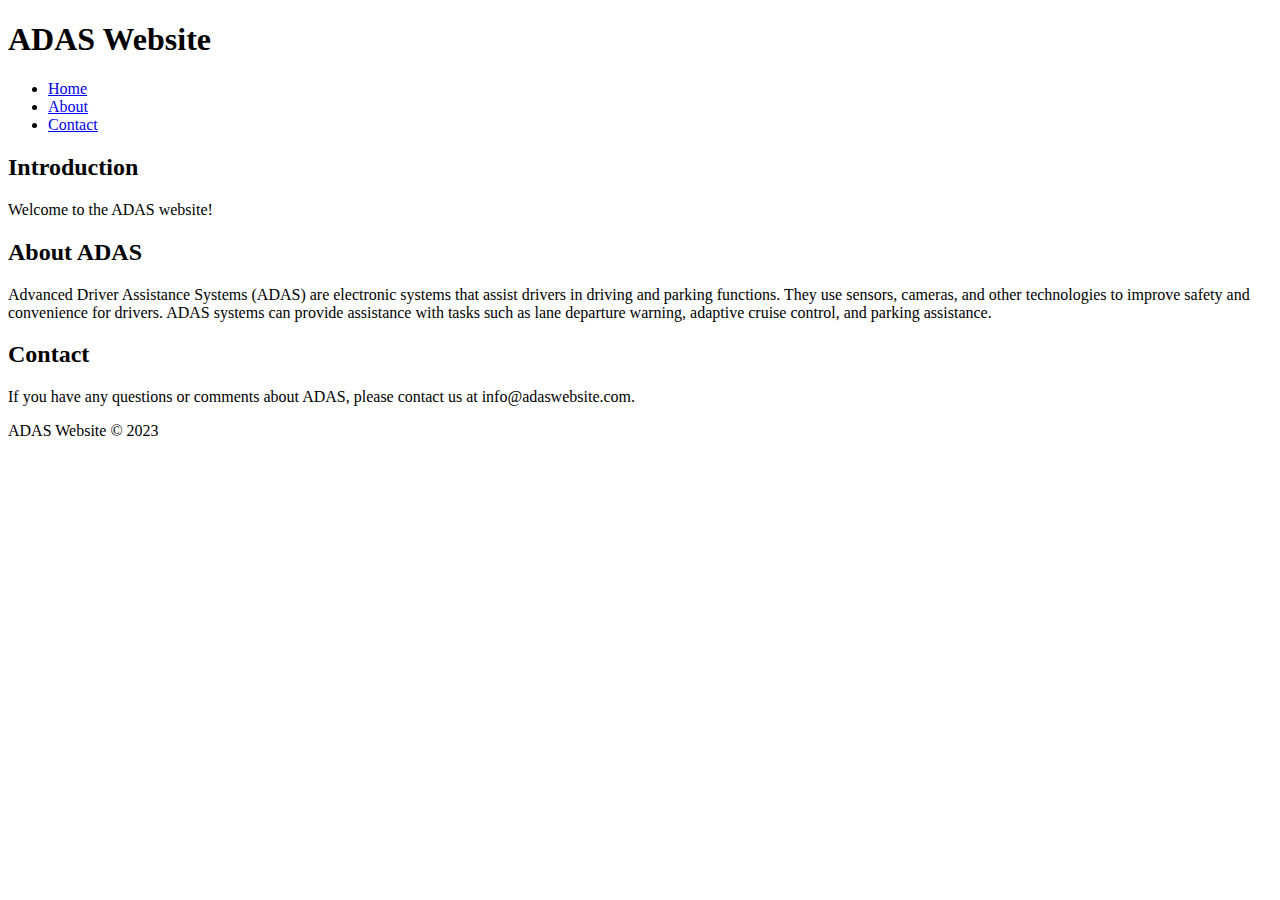
==== index.html @ 7edfb2ae "Create index.html" ====
<!DOCTYPE html>
<html>
<head>
	<meta charset="UTF-8">
	<title>ADAS Website</title>
	<meta name="description" content="ADAS Website">
	<meta name="viewport" content="width=device-width, initial-scale=1.0">
	<link rel="stylesheet" href="style.css">
</head>
<body>
	<header>
		<h1>ADAS Website</h1>
		<nav>
			<ul>
				<li><a href="#">Home</a></li>
				<li><a href="#">About</a></li>
				<li><a href="#">Contact</a></li>
			</ul>
		</nav>
	</header>
	<main>
		<section>
			<h2>Introduction</h2>
			<p>Welcome to the ADAS website!</p>
		</section>
		<section>
			<h2>About ADAS</h2>
			<p>Advanced Driver Assistance Systems (ADAS) are electronic systems that assist drivers in driving and parking functions. They use sensors, cameras, and other technologies to improve safety and convenience for drivers. ADAS systems can provide assistance with tasks such as lane departure warning, adaptive cruise control, and parking assistance.</p>
		</section>
		<section>
			<h2>Contact</h2>
			<p>If you have any questions or comments about ADAS, please contact us at info@adaswebsite.com.</p>
		</section>
	</main>
	<footer>
		<p>ADAS Website &copy; 2023</p>
	</footer>
</body>
</html>
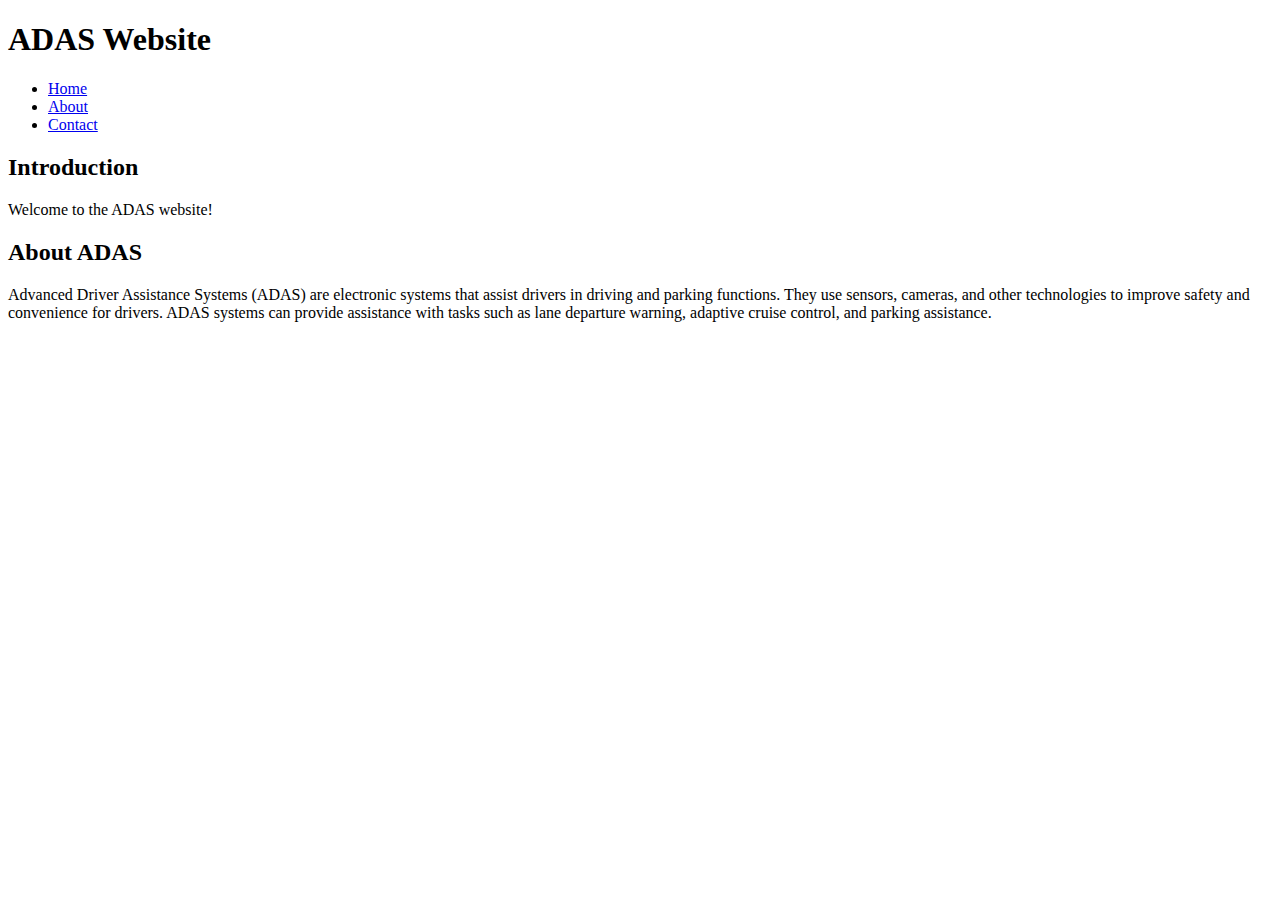
==== commit 8cfa94ee: "Update index.html" ====
--- a/index.html
+++ b/index.html
@@ -27,13 +27,6 @@
 			<h2>About ADAS</h2>
 			<p>Advanced Driver Assistance Systems (ADAS) are electronic systems that assist drivers in driving and parking functions. They use sensors, cameras, and other technologies to improve safety and convenience for drivers. ADAS systems can provide assistance with tasks such as lane departure warning, adaptive cruise control, and parking assistance.</p>
 		</section>
-		<section>
-			<h2>Contact</h2>
-			<p>If you have any questions or comments about ADAS, please contact us at info@adaswebsite.com.</p>
-		</section>
-	</main>
-	<footer>
-		<p>ADAS Website &copy; 2023</p>
-	</footer>
+		
 </body>
 </html>
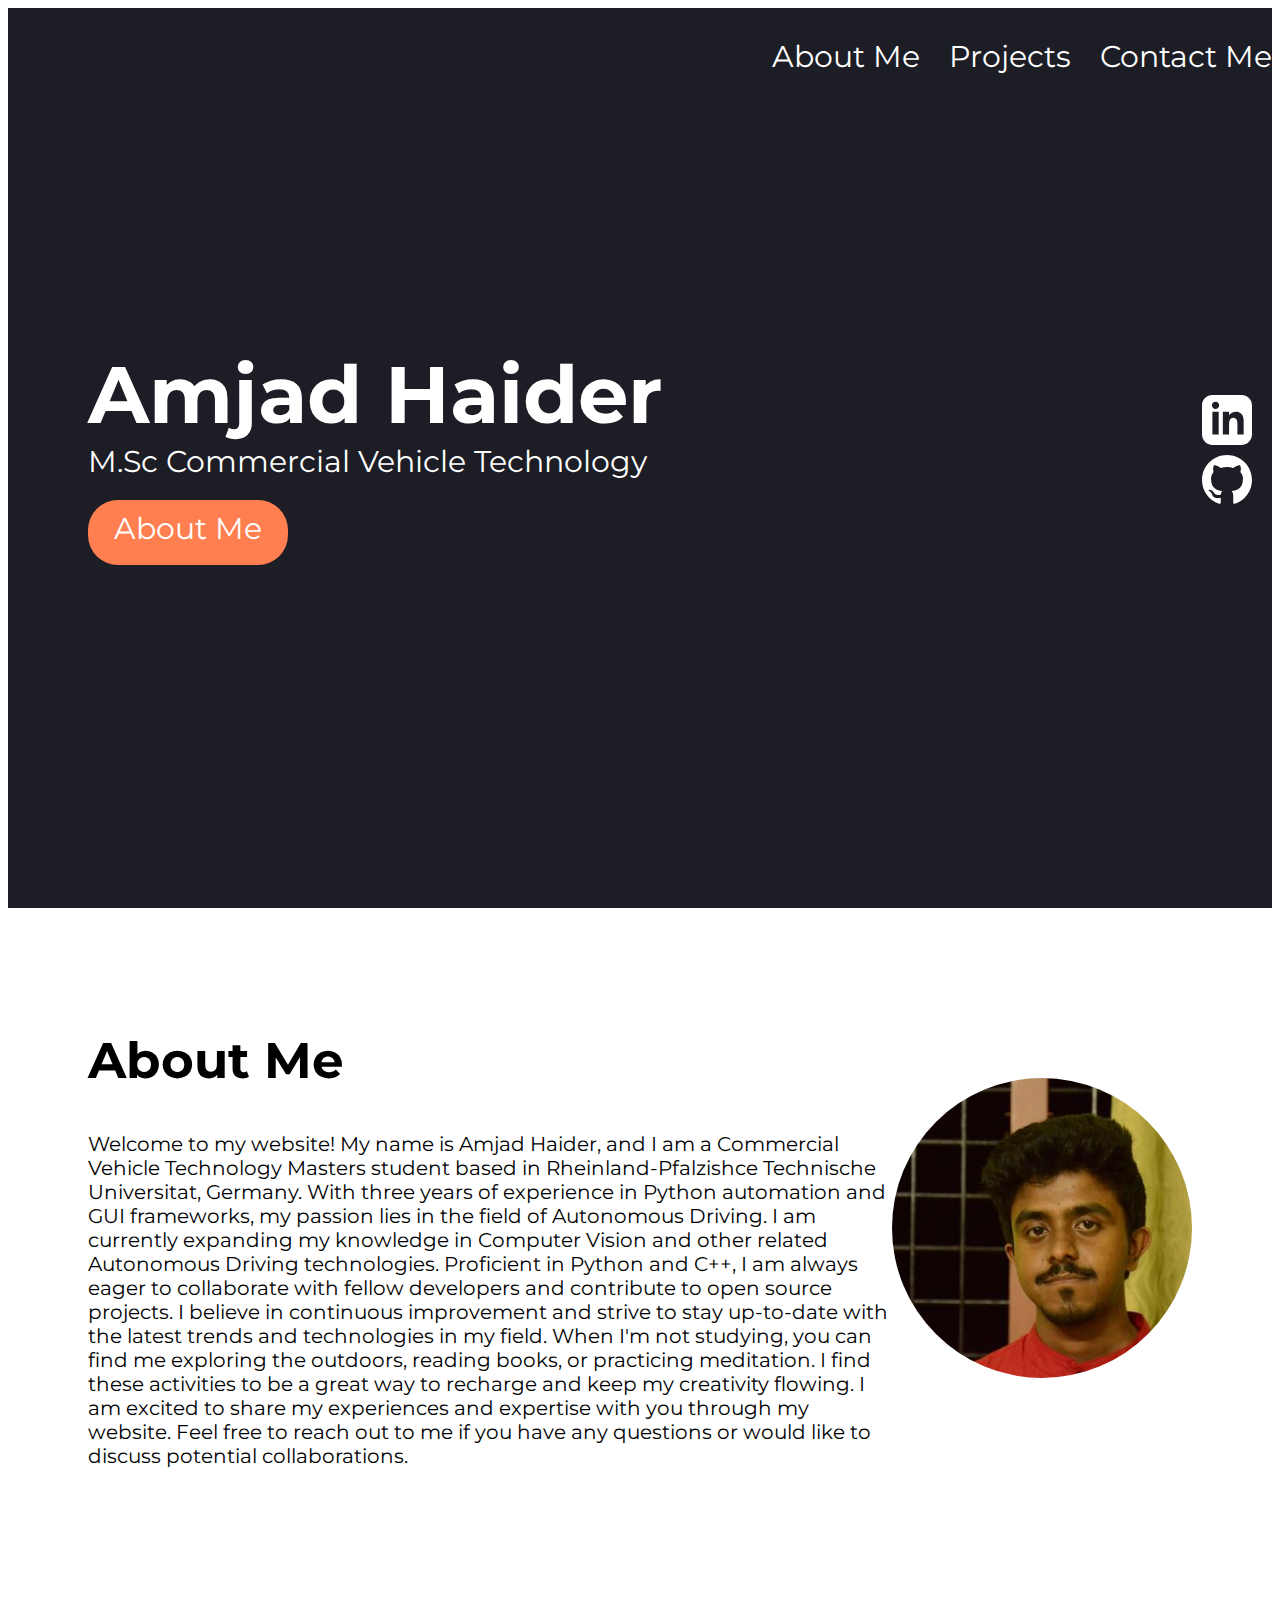
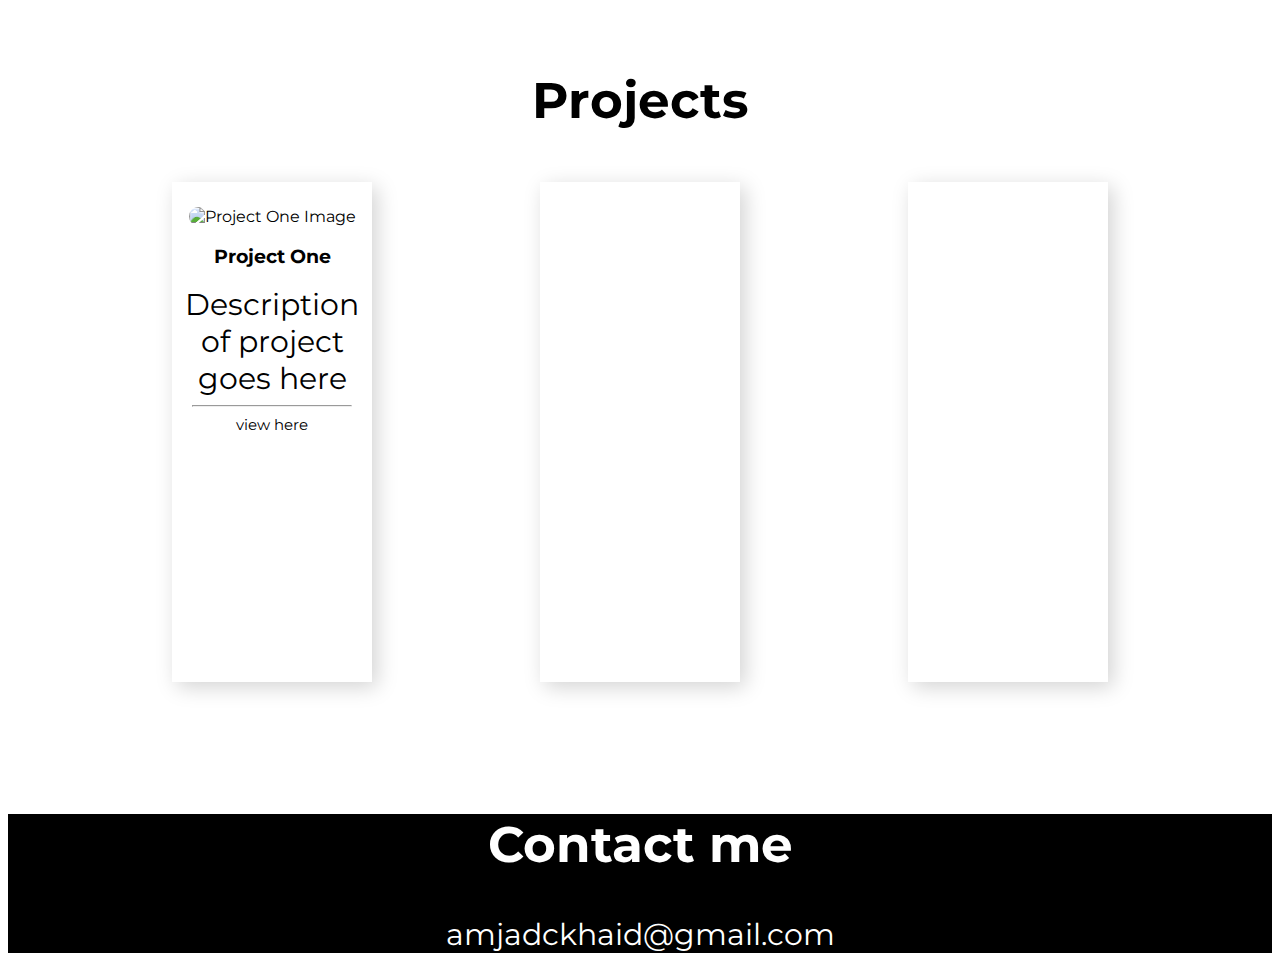
==== commit 30c05ed8: "Add files via upload" ====
--- a/index.html
+++ b/index.html
@@ -1,32 +1,93 @@
-<!DOCTYPE html>
-<html>
-<head>
-	<meta charset="UTF-8">
-	<title>ADAS Website</title>
-	<meta name="description" content="ADAS Website">
-	<meta name="viewport" content="width=device-width, initial-scale=1.0">
-	<link rel="stylesheet" href="style.css">
-</head>
-<body>
-	<header>
-		<h1>ADAS Website</h1>
-		<nav>
-			<ul>
-				<li><a href="#">Home</a></li>
-				<li><a href="#">About</a></li>
-				<li><a href="#">Contact</a></li>
-			</ul>
-		</nav>
-	</header>
-	<main>
-		<section>
-			<h2>Introduction</h2>
-			<p>Welcome to the ADAS website!</p>
-		</section>
-		<section>
-			<h2>About ADAS</h2>
-			<p>Advanced Driver Assistance Systems (ADAS) are electronic systems that assist drivers in driving and parking functions. They use sensors, cameras, and other technologies to improve safety and convenience for drivers. ADAS systems can provide assistance with tasks such as lane departure warning, adaptive cruise control, and parking assistance.</p>
-		</section>
-		
-</body>
-</html>
+<!DOCTYPE html>
+<html lang="en">
+<head>
+    <meta charset="UTF-8">
+    <meta http-equiv="X-UA-Compatible" content="IE=edge">
+    <meta name="viewport" content="width=device-width, initial-scale=1.0">
+    <link rel="stylesheet" href="src/style.css">
+    <link rel="preconnect" href="https://fonts.googleapis.com">
+    <link rel="preconnect" href="https://fonts.gstatic.com" crossorigin>
+    <link href="https://fonts.googleapis.com/css2?family=Montserrat:wght@400;600;700;800&display=swap" rel="stylesheet">
+    <script src="https://kit.fontawesome.com/af78da0c5e.js" crossorigin="anonymous"></script>
+    <script type="module" src="src/app.js"></script>
+    <title>Amjad Haider's Website</title>
+</head>
+<body>
+    <section class="hero">
+        <nav>
+            <ul id="nav-list">
+                <li> <a href="#about-me">About Me</a> </li>
+                <li> <a href="#project-tag">Projects</a> </li>
+                <li> <a href="#contact-me-tag">Contact Me</a> </li>
+            </ul>
+            <button class="hamburger" id="hamburger">
+                <i class="fas fa-bars"></i>
+            </button>
+        </nav>
+        <div class="hero-area">
+            <div class = "hero-text" >
+                <h1>Amjad Haider</h1>
+                <p>M.Sc Commercial Vehicle Technology</p>
+                <div class="button"> <a href="#about-me">About Me</a> </div>
+            </div>
+            <div class="socials">
+                <div>
+                    <a href="https://www.linkedin.com/in/amjadhaider/" class="social">
+                        <svg xmlns="http://www.w3.org/2000/svg" fill="#ffffff" width="50" height="50" viewBox="0 0 24 24"><path d="M19 0h-14c-2.761 0-5 2.239-5 5v14c0 2.761 2.239 5 5 5h14c2.762 0 5-2.239 5-5v-14c0-2.761-2.238-5-5-5zm-11 19h-3v-11h3v11zm-1.5-12.268c-.966 0-1.75-.79-1.75-1.764s.784-1.764 1.75-1.764 1.75.79 1.75 1.764-.783 1.764-1.75 1.764zm13.5 12.268h-3v-5.604c0-3.368-4-3.113-4 0v5.604h-3v-11h3v1.765c1.396-2.586 7-2.777 7 2.476v6.759z"/></svg>
+                    </a>
+                </div>
+                <div>
+                    <a href="https://github.com/amjad-haider" class="social">
+                        <svg xmlns="http://www.w3.org/2000/svg" fill="#ffffff" width="50" height="50" viewBox="0 0 24 24"><path d="M12 0c-6.626 0-12 5.373-12 12 0 5.302 3.438 9.8 8.207 11.387.599.111.793-.261.793-.577v-2.234c-3.338.726-4.033-1.416-4.033-1.416-.546-1.387-1.333-1.756-1.333-1.756-1.089-.745.083-.729.083-.729 1.205.084 1.839 1.237 1.839 1.237 1.07 1.834 2.807 1.304 3.492.997.107-.775.418-1.305.762-1.604-2.665-.305-5.467-1.334-5.467-5.931 0-1.311.469-2.381 1.236-3.221-.124-.303-.535-1.524.117-3.176 0 0 1.008-.322 3.301 1.23.957-.266 1.983-.399 3.003-.404 1.02.005 2.047.138 3.006.404 2.291-1.552 3.297-1.23 3.297-1.23.653 1.653.242 2.874.118 3.176.77.84 1.235 1.911 1.235 3.221 0 4.609-2.807 5.624-5.479 5.921.43.372.823 1.102.823 2.222v3.293c0 .319.192.694.801.576 4.765-1.589 8.199-6.086 8.199-11.386 0-6.627-5.373-12-12-12z"/></svg>
+                    </a>
+                </div>
+
+            </div>
+        </div>
+
+
+    </section>
+    <section class="sub-section" id="about-me">
+        <div class="information">
+            <h2>About Me</h2>
+            <p class="description">
+                Welcome to my website! My name is Amjad Haider, and I am a Commercial Vehicle Technology Masters student based in Rheinland-Pfalzishce Technische Universitat, Germany.
+
+                With three years of experience in Python automation and GUI frameworks, my passion lies in the field of Autonomous Driving. I am currently expanding my knowledge in Computer Vision and other related Autonomous Driving technologies.
+                
+                Proficient in Python and C++, I am always eager to collaborate with fellow developers and contribute to open source projects. I believe in continuous improvement and strive to stay up-to-date with the latest trends and technologies in my field.
+                
+                When I'm not studying, you can find me exploring the outdoors, reading books, or practicing meditation. I find these activities to be a great way to recharge and keep my creativity flowing.
+                
+                I am excited to share my experiences and expertise with you through my website. Feel free to reach out to me if you have any questions or would like to discuss potential collaborations.
+                
+                </p>
+        </div>
+        <div class="headshot-container">
+            <img class="headshot" src="src/images/photo.jpg" alt="Amjad Haider Headshot"/>
+        </div>
+            
+
+    </section>
+    <section class="sub-section-alternative" id="project-tag" >
+        <h2>Projects</h2>
+        <div class="project-container">
+            <div class="project-card">
+                <img class="project-image" src="" alt="Project One Image"/>
+                <h3>Project One</h3>
+                <p class="Subtext">Description of project goes here</p>
+                <hr/>
+                <p class="subtext">view here</p>
+            </div>
+            <div class="project-card"></div>
+            <div class="project-card"></div>
+        </div>
+
+    </section>
+    <footer id="contact-me-tag">
+        <h2>Contact me</h2>
+        <p>amjadckhaid@gmail.com</p>
+
+    </footer>
+</body>
+</html>--- a/src/style.css
+++ b/src/style.css
@@ -0,0 +1,223 @@
+
+body{
+    font-family: 'Montserrat', sans-serif;
+}
+section{
+    /* height: 500px; */
+    background-color: white;
+    /* border: solid black 1px; */
+}
+
+.hero{
+    background-color: #1c1d25;
+    height: 100vh;
+    color: white;
+    font-size: 40px;
+
+}
+
+footer{
+
+    background-color: black;
+    color: white;
+    text-align: center;
+    padding: 80 px;
+
+}
+
+nav{
+    display: flex;
+    justify-content: right;
+}
+
+ul{
+    display: flex;
+    list-style-type: none;
+    width: 500px;
+    justify-content: space-between;
+    font-size: 30px;
+}
+
+ul.show{
+    display: block;
+
+}
+
+
+li{
+    /* width: 200px; */
+    text-decoration: none;
+}
+
+h1{
+    font-size: 90 px;
+    margin: 0;
+}
+
+h2{
+    font-size: 50px;
+}
+
+p{
+    margin: 0;
+    font-size: 30px;
+    font-weight: 400;
+}
+
+.subtext{
+    font-size: 15px;
+    font-weight:400;
+}
+
+.hero-area{
+    display : flex;
+    /* flex-direction: column; */
+    height: 100%;
+    justify-content: space-between;
+    align-items: center;
+
+}
+
+.hero-text{
+    margin-left: 80px;
+    margin-bottom: 200px;
+}
+
+.button{
+    width: 200px;
+    height: 55px;
+    border-radius: 30px;
+    background-color: coral;
+    text-align: center;
+    font-size: 30px;
+    font-weight: 400;
+    padding-top: 10px;
+    margin-top: 20px;
+
+
+}
+
+.button:hover{
+    background-color: #ef744b;
+}
+
+.button:active{
+    background-color: #a9a9a9;
+    color: #808080;
+}
+
+.socials{
+    padding-bottom: 200px;
+}
+
+.social{
+    margin : 20px;
+}
+
+.sub-section{
+    display: flex;
+    justify-content: space-around;
+    padding: 80px;
+}
+
+.sub-section-alternative{
+    display: flex;
+    flex-direction: column;
+    text-align: center;
+    padding: 80px;
+}
+
+.description{
+    font-size: 20px;
+    font-weight: 400;
+}
+
+.headshot{
+    width: 300px;
+    border-radius: 150px;
+}
+
+.headshot-container{
+    display: flex;
+    align-items: center;
+
+}
+.project-card{
+    width: 200px;
+    height: 500px;
+    /* border: 1px solid black; */
+    box-shadow: 5px 5px 20px rgb(211, 211, 211);
+    margin: 10px;
+}
+
+.project-container{
+    display: flex;
+    justify-content: space-around;
+}
+
+@media only screen and (max-width: 1000px) {
+    .project-container{
+        display: flex;
+        flex-wrap: wrap;
+    }
+
+    
+}
+
+.project-image{
+    margin-top: 25px;
+    width: 250px;
+    border-radius: 125px;
+}
+
+hr{
+    margin-left: 20px;
+    margin-right: 20px ;
+}
+
+a{
+    text-decoration: none;
+    color: white;
+}
+
+.hamburger{
+
+    display: none;
+   
+}
+
+
+.hamburger:focus{
+    outline: 0;
+}
+@media only screen and (max-width: 1000px) {
+    .hamburger{
+        display: block;
+        border: 0;
+        background-color: transparent;
+        color: white;
+        font-size: 30px;
+        margin: 20px;
+        align-self: flex-end;
+
+    }
+
+    ul
+    {
+        display: none;
+        background-color: #454860;
+        margin: 0px;
+    }
+
+    ul.show{
+        display: block;
+    }
+
+    nav{
+        /* align-items: flex-start; */
+        display: flex;
+        flex-direction: column-reverse;
+        background-color: #454860;
+    }
+    
+}
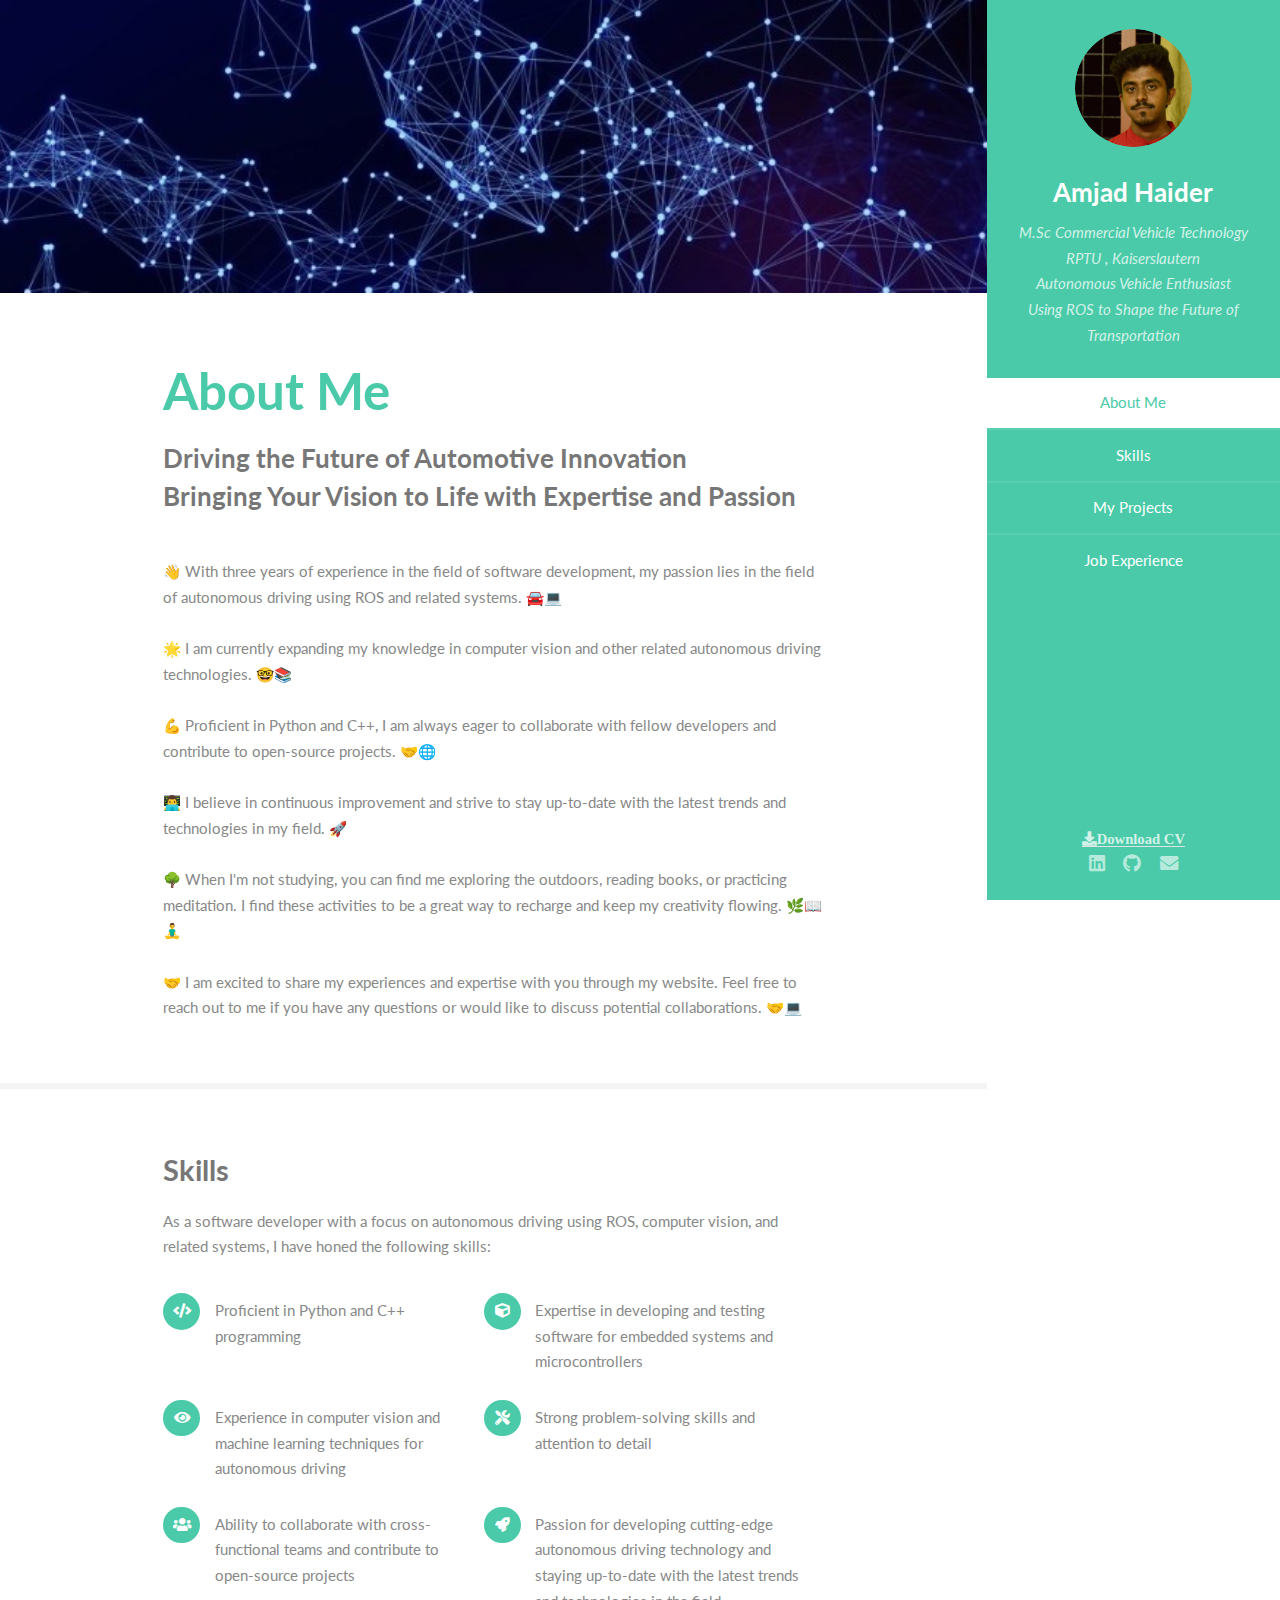
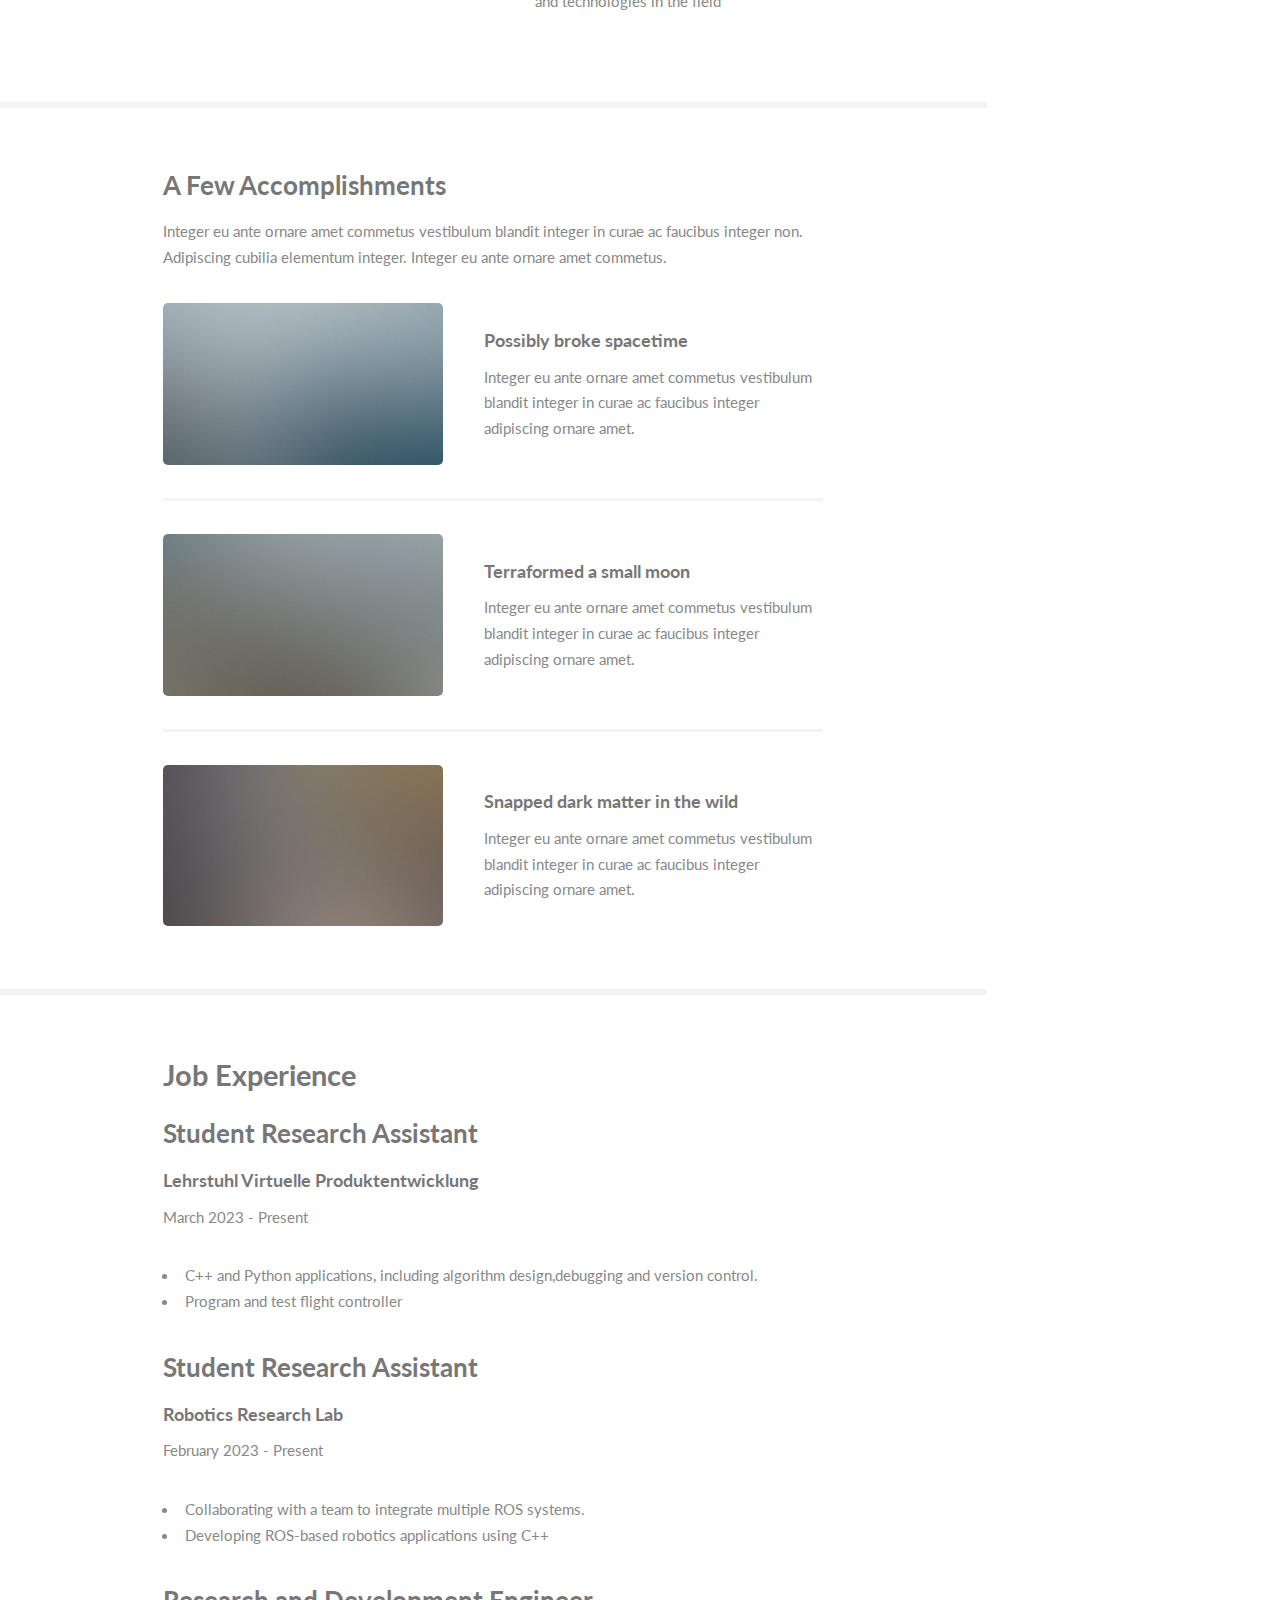
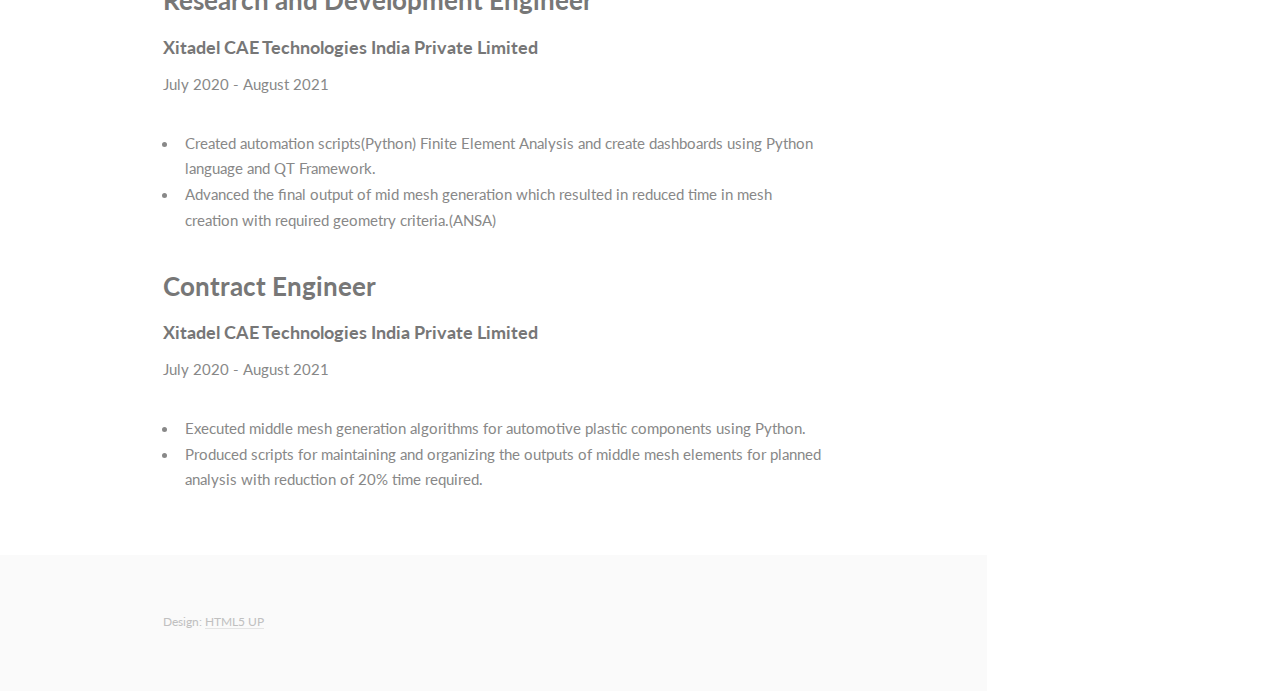
==== commit 766c081e: "Add files via upload" ====
--- a/index.html
+++ b/index.html
@@ -1,93 +1,540 @@
-<!DOCTYPE html>
-<html lang="en">
-<head>
-    <meta charset="UTF-8">
-    <meta http-equiv="X-UA-Compatible" content="IE=edge">
-    <meta name="viewport" content="width=device-width, initial-scale=1.0">
-    <link rel="stylesheet" href="src/style.css">
-    <link rel="preconnect" href="https://fonts.googleapis.com">
-    <link rel="preconnect" href="https://fonts.gstatic.com" crossorigin>
-    <link href="https://fonts.googleapis.com/css2?family=Montserrat:wght@400;600;700;800&display=swap" rel="stylesheet">
-    <script src="https://kit.fontawesome.com/af78da0c5e.js" crossorigin="anonymous"></script>
-    <script type="module" src="src/app.js"></script>
-    <title>Amjad Haider's Website</title>
-</head>
-<body>
-    <section class="hero">
-        <nav>
-            <ul id="nav-list">
-                <li> <a href="#about-me">About Me</a> </li>
-                <li> <a href="#project-tag">Projects</a> </li>
-                <li> <a href="#contact-me-tag">Contact Me</a> </li>
-            </ul>
-            <button class="hamburger" id="hamburger">
-                <i class="fas fa-bars"></i>
-            </button>
-        </nav>
-        <div class="hero-area">
-            <div class = "hero-text" >
-                <h1>Amjad Haider</h1>
-                <p>M.Sc Commercial Vehicle Technology</p>
-                <div class="button"> <a href="#about-me">About Me</a> </div>
-            </div>
-            <div class="socials">
-                <div>
-                    <a href="https://www.linkedin.com/in/amjadhaider/" class="social">
-                        <svg xmlns="http://www.w3.org/2000/svg" fill="#ffffff" width="50" height="50" viewBox="0 0 24 24"><path d="M19 0h-14c-2.761 0-5 2.239-5 5v14c0 2.761 2.239 5 5 5h14c2.762 0 5-2.239 5-5v-14c0-2.761-2.238-5-5-5zm-11 19h-3v-11h3v11zm-1.5-12.268c-.966 0-1.75-.79-1.75-1.764s.784-1.764 1.75-1.764 1.75.79 1.75 1.764-.783 1.764-1.75 1.764zm13.5 12.268h-3v-5.604c0-3.368-4-3.113-4 0v5.604h-3v-11h3v1.765c1.396-2.586 7-2.777 7 2.476v6.759z"/></svg>
-                    </a>
-                </div>
-                <div>
-                    <a href="https://github.com/amjad-haider" class="social">
-                        <svg xmlns="http://www.w3.org/2000/svg" fill="#ffffff" width="50" height="50" viewBox="0 0 24 24"><path d="M12 0c-6.626 0-12 5.373-12 12 0 5.302 3.438 9.8 8.207 11.387.599.111.793-.261.793-.577v-2.234c-3.338.726-4.033-1.416-4.033-1.416-.546-1.387-1.333-1.756-1.333-1.756-1.089-.745.083-.729.083-.729 1.205.084 1.839 1.237 1.839 1.237 1.07 1.834 2.807 1.304 3.492.997.107-.775.418-1.305.762-1.604-2.665-.305-5.467-1.334-5.467-5.931 0-1.311.469-2.381 1.236-3.221-.124-.303-.535-1.524.117-3.176 0 0 1.008-.322 3.301 1.23.957-.266 1.983-.399 3.003-.404 1.02.005 2.047.138 3.006.404 2.291-1.552 3.297-1.23 3.297-1.23.653 1.653.242 2.874.118 3.176.77.84 1.235 1.911 1.235 3.221 0 4.609-2.807 5.624-5.479 5.921.43.372.823 1.102.823 2.222v3.293c0 .319.192.694.801.576 4.765-1.589 8.199-6.086 8.199-11.386 0-6.627-5.373-12-12-12z"/></svg>
-                    </a>
-                </div>
-
-            </div>
-        </div>
-
-
-    </section>
-    <section class="sub-section" id="about-me">
-        <div class="information">
-            <h2>About Me</h2>
-            <p class="description">
-                Welcome to my website! My name is Amjad Haider, and I am a Commercial Vehicle Technology Masters student based in Rheinland-Pfalzishce Technische Universitat, Germany.
-
-                With three years of experience in Python automation and GUI frameworks, my passion lies in the field of Autonomous Driving. I am currently expanding my knowledge in Computer Vision and other related Autonomous Driving technologies.
-                
-                Proficient in Python and C++, I am always eager to collaborate with fellow developers and contribute to open source projects. I believe in continuous improvement and strive to stay up-to-date with the latest trends and technologies in my field.
-                
-                When I'm not studying, you can find me exploring the outdoors, reading books, or practicing meditation. I find these activities to be a great way to recharge and keep my creativity flowing.
-                
-                I am excited to share my experiences and expertise with you through my website. Feel free to reach out to me if you have any questions or would like to discuss potential collaborations.
-                
-                </p>
-        </div>
-        <div class="headshot-container">
-            <img class="headshot" src="src/images/photo.jpg" alt="Amjad Haider Headshot"/>
-        </div>
-            
-
-    </section>
-    <section class="sub-section-alternative" id="project-tag" >
-        <h2>Projects</h2>
-        <div class="project-container">
-            <div class="project-card">
-                <img class="project-image" src="" alt="Project One Image"/>
-                <h3>Project One</h3>
-                <p class="Subtext">Description of project goes here</p>
-                <hr/>
-                <p class="subtext">view here</p>
-            </div>
-            <div class="project-card"></div>
-            <div class="project-card"></div>
-        </div>
-
-    </section>
-    <footer id="contact-me-tag">
-        <h2>Contact me</h2>
-        <p>amjadckhaid@gmail.com</p>
-
-    </footer>
-</body>
+<!DOCTYPE HTML>
+<!--
+	Read Only by HTML5 UP
+	html5up.net | @ajlkn
+	Free for personal and commercial use under the CCA 3.0 license (html5up.net/license)
+-->
+<html>
+	<head>
+		<title>Amjad Haider | Personal Website</title>
+		<meta charset="utf-8" />
+		<meta name="viewport" content="width=device-width, initial-scale=1, user-scalable=no" />
+		<link rel="stylesheet" href="assets/css/main.css" />
+	</head>
+	<body class="is-preload">
+
+		<!-- Header -->
+			<section id="header">
+				<header>
+					<span class="image avatar"><img src="images/avatar.jpg" alt="" /></span>
+					<h1 id="logo"><a href="#">Amjad Haider</a></h1>
+					<p>M.Sc Commercial Vehicle Technology RPTU , Kaiserslautern<br />
+						Autonomous Vehicle Enthusiast <br />Using ROS to Shape the Future of Transportation</p>
+				</header>
+				<nav id="nav">
+					<ul>
+						<li><a href="#one" class="active">About Me</a></li>
+						<li><a href="#two">Skills</a></li>
+						<li><a href="#three">My Projects</a></li>
+						<li><a href="#four">Job Experience</a></li>
+					</ul>
+				</nav>
+				<footer>
+					<a href="assets/Lebenslauf_Haider_Amjad.pdf" class="fa fa-download" ><span class="label">Download CV</span></a>
+					<!-- <i class="fa fa-download" aria-hidden="true"></i>Downlad CV -->
+					<ul class="icons">
+						<li><a href="https://www.linkedin.com/in/amjadhaider/" class="icon brands fa-linkedin"><span class="label">LinkedIN</span></a></li>
+						<li><a href="https://github.com/amjad-haider" class="icon brands fa-github"><span class="label">Github</span></a></li>
+						<li><a href="mailto:amjadckhaid@gmail.com" class="icon solid fa-envelope"><span class="label">Email</span></a></li>
+					</ul>
+				</footer>
+			</section>
+
+		<!-- Wrapper -->
+			<div id="wrapper">
+
+				<!-- Main -->
+					<div id="main">
+
+						<!-- One -->
+							<section id="one">
+								<div class="image main" data-position="center">
+									<img src="images/banner.jpeg" alt="" />
+								</div>
+								<div class="container">
+									<header class="major">
+										<h2>About Me</h2>
+										<p>Driving the Future of Automotive Innovation </br> Bringing Your Vision to Life with Expertise and Passion</p>
+									</header>
+									<p>
+										👋 With three years of experience in the field of software development, my passion lies in the field of autonomous driving using ROS and related systems. 🚘💻
+										<br>
+										<br>
+										🌟 I am currently expanding my knowledge in computer vision and other related autonomous driving technologies. 🤓📚
+										<br>
+										<br>
+										💪 Proficient in Python and C++, I am always eager to collaborate with fellow developers and contribute to open-source projects. 🤝🌐
+										<br>
+										<br>
+										👨‍💻 I believe in continuous improvement and strive to stay up-to-date with the latest trends and technologies in my field. 🚀
+										<br>
+										<br>
+										🌳 When I'm not studying, you can find me exploring the outdoors, reading books, or practicing meditation. I find these activities to be a great way to recharge and keep my creativity flowing. 🌿📖🧘‍♂️
+										<br>
+										<br>
+										🤝 I am excited to share my experiences and expertise with you through my website. Feel free to reach out to me if you have any questions or would like to discuss potential collaborations. 🤝💻
+									</p>
+								</div>
+							</section>
+
+						<!-- Two -->
+							<section id="two">
+								<div class="container">
+									<h2>Skills</h2>
+									<p>As a software developer with a focus on autonomous driving using ROS, computer vision, and related systems, I have honed the following skills:</p>
+									<ul class="feature-icons">
+										<li class="icon solid fa-code">Proficient in Python and C++ programming</li>
+										<li class="icon solid fa-cube">Expertise in developing and testing software for embedded systems and microcontrollers</li>
+										<li class="icon solid fa-eye">Experience in computer vision and machine learning techniques for autonomous driving</li>
+										<li class="icon solid fa-tools">Strong problem-solving skills and attention to detail</li>
+										<li class="icon solid fa-users">Ability to collaborate with cross-functional teams and contribute to open-source projects</li>
+										<li class="icon solid fa-rocket">Passion for developing cutting-edge autonomous driving technology and staying up-to-date with the latest trends and technologies in the field</li>
+									</ul>
+								</div>
+							</section>
+
+						<!-- Three -->
+							<section id="three">
+								<div class="container">
+									<h3>A Few Accomplishments</h3>
+									<p>Integer eu ante ornare amet commetus vestibulum blandit integer in curae ac faucibus integer non. Adipiscing cubilia elementum integer. Integer eu ante ornare amet commetus.</p>
+									<div class="features">
+										<article>
+											<a href="#" class="image"><img src="images/pic01.jpg" alt="" /></a>
+											<div class="inner">
+												<h4>Possibly broke spacetime</h4>
+												<p>Integer eu ante ornare amet commetus vestibulum blandit integer in curae ac faucibus integer adipiscing ornare amet.</p>
+											</div>
+										</article>
+										<article>
+											<a href="#" class="image"><img src="images/pic02.jpg" alt="" /></a>
+											<div class="inner">
+												<h4>Terraformed a small moon</h4>
+												<p>Integer eu ante ornare amet commetus vestibulum blandit integer in curae ac faucibus integer adipiscing ornare amet.</p>
+											</div>
+										</article>
+										<article>
+											<a href="#" class="image"><img src="images/pic03.jpg" alt="" /></a>
+											<div class="inner">
+												<h4>Snapped dark matter in the wild</h4>
+												<p>Integer eu ante ornare amet commetus vestibulum blandit integer in curae ac faucibus integer adipiscing ornare amet.</p>
+											</div>
+										</article>
+									</div>
+								</div>
+							</section>
+
+						<!-- Four -->
+							<section id="four">
+								<div class="container">
+									<h2> Job Experience</h2>
+									<div class="timeline">
+										<div class="timeline-item">
+											<div class="timeline-content">
+												<h3>Student Research Assistant</h3>
+												<h4> <a href="https://vpe.mv.uni-kl.de/" >Lehrstuhl Virtuelle Produktentwicklung</a></h4>
+												<p class="timeline-date">March 2023 - Present</p>
+												<ul>
+													<li>C++ and Python applications, including algorithm design,debugging and version control.</li>
+													<li>Program and test flight controller</li>
+												</ul>
+											</div>
+										</div>
+										<div class="timeline-item">
+											<div class="timeline-content">
+												<h3>Student Research Assistant</h3>
+												<h4> <a href="https://agrosy.informatik.uni-kl.de/en/" >Robotics Research Lab</a></h4>
+												<p class="timeline-date">February 2023 - Present</p>
+												<ul>
+													<li>Collaborating with a team to integrate multiple ROS systems.</li>
+													<li>Developing ROS-based robotics applications using C++</li>
+												</ul>
+											</div>
+										</div>
+										<div class="timeline-item">
+											<div class="timeline-content">
+												<h3>Research and Development Engineer</h3>
+												<h4> <a href="https://xitadel.com/" >Xitadel CAE Technologies India Private Limited</a></h4>
+												<p class="timeline-date">July 2020 - August 2021</p>
+												<ul>
+													<li>Created automation scripts(Python) Finite Element Analysis and create
+														dashboards using Python language and QT Framework.</li>
+													<li>Advanced the final output of mid mesh generation which resulted in
+														reduced time in mesh creation with required geometry criteria.(ANSA)</li>
+												</ul>
+											</div>
+										</div>
+										<div class="timeline-item">
+											<div class="timeline-content">
+												<h3>Contract Engineer</h3>
+												<h4> <a href="https://xitadel.com/" >Xitadel CAE Technologies India Private Limited</a></h4>
+												<p class="timeline-date">July 2020 - August 2021</p>
+												<ul>
+													<li>Executed middle mesh generation algorithms for automotive plastic
+														components using Python.</li>
+													<li>Produced scripts for maintaining and organizing the outputs of middle
+														mesh elements for planned analysis with reduction of 20% time
+														required.</li>
+												</ul>
+											</div>
+										</div>
+										<!-- Add more timeline items for additional experience -->
+									</div>
+								</div>
+							</section>
+
+						<!-- Five -->
+						<!--
+							<section id="five">
+								<div class="container">
+									<h3>Elements</h3>
+
+									<section>
+										<h4>Text</h4>
+										<p>This is <b>bold</b> and this is <strong>strong</strong>. This is <i>italic</i> and this is <em>emphasized</em>.
+										This is <sup>superscript</sup> text and this is <sub>subscript</sub> text.
+										This is <u>underlined</u> and this is code: <code>for (;;) { ... }</code>. Finally, <a href="#">this is a link</a>.</p>
+										<hr />
+										<header>
+											<h4>Heading with a Subtitle</h4>
+											<p>Lorem ipsum dolor sit amet nullam id egestas urna aliquam</p>
+										</header>
+										<p>Nunc lacinia ante nunc ac lobortis. Interdum adipiscing gravida odio porttitor sem non mi integer non faucibus ornare mi ut ante amet placerat aliquet. Volutpat eu sed ante lacinia sapien lorem accumsan varius montes viverra nibh in adipiscing blandit tempus accumsan.</p>
+										<header>
+											<h5>Heading with a Subtitle</h5>
+											<p>Lorem ipsum dolor sit amet nullam id egestas urna aliquam</p>
+										</header>
+										<p>Nunc lacinia ante nunc ac lobortis. Interdum adipiscing gravida odio porttitor sem non mi integer non faucibus ornare mi ut ante amet placerat aliquet. Volutpat eu sed ante lacinia sapien lorem accumsan varius montes viverra nibh in adipiscing blandit tempus accumsan.</p>
+										<hr />
+										<h2>Heading Level 2</h2>
+										<h3>Heading Level 3</h3>
+										<h4>Heading Level 4</h4>
+										<h5>Heading Level 5</h5>
+										<h6>Heading Level 6</h6>
+										<hr />
+										<h5>Blockquote</h5>
+										<blockquote>Fringilla nisl. Donec accumsan interdum nisi, quis tincidunt felis sagittis eget tempus euismod. Vestibulum ante ipsum primis in faucibus vestibulum. Blandit adipiscing eu felis iaculis volutpat ac adipiscing accumsan faucibus. Vestibulum ante ipsum primis in faucibus lorem ipsum dolor sit amet nullam adipiscing eu felis.</blockquote>
+										<h5>Preformatted</h5>
+										<pre><code>i = 0;
+
+while (!deck.isInOrder()) {
+    print 'Iteration ' + i;
+    deck.shuffle();
+    i++;
+}
+
+print 'It took ' + i + ' iterations to sort the deck.';</code></pre>
+									</section>
+
+									<section>
+										<h4>Lists</h4>
+										<div class="row">
+											<div class="col-6 col-12-xsmall">
+												<h5>Unordered</h5>
+												<ul>
+													<li>Dolor pulvinar etiam magna etiam.</li>
+													<li>Sagittis adipiscing lorem eleifend.</li>
+													<li>Felis enim feugiat dolore viverra.</li>
+												</ul>
+												<h5>Alternate</h5>
+												<ul class="alt">
+													<li>Dolor pulvinar etiam magna etiam.</li>
+													<li>Sagittis adipiscing lorem eleifend.</li>
+													<li>Felis enim feugiat dolore viverra.</li>
+												</ul>
+											</div>
+											<div class="col-6 col-12-xsmall">
+												<h5>Ordered</h5>
+												<ol>
+													<li>Dolor pulvinar etiam magna etiam.</li>
+													<li>Etiam vel felis at lorem sed viverra.</li>
+													<li>Felis enim feugiat dolore viverra.</li>
+													<li>Dolor pulvinar etiam magna etiam.</li>
+													<li>Etiam vel felis at lorem sed viverra.</li>
+													<li>Felis enim feugiat dolore viverra.</li>
+												</ol>
+												<h5>Icons</h5>
+												<ul class="icons">
+													<li><a href="#" class="icon brands fa-twitter"><span class="label">Twitter</span></a></li>
+													<li><a href="#" class="icon brands fa-facebook-f"><span class="label">Facebook</span></a></li>
+													<li><a href="#" class="icon brands fa-instagram"><span class="label">Instagram</span></a></li>
+													<li><a href="#" class="icon brands fa-github"><span class="label">Github</span></a></li>
+													<li><a href="#" class="icon brands fa-dribbble"><span class="label">Dribbble</span></a></li>
+													<li><a href="#" class="icon brands fa-tumblr"><span class="label">Tumblr</span></a></li>
+												</ul>
+											</div>
+										</div>
+										<h5>Actions</h5>
+										<ul class="actions">
+											<li><a href="#" class="button primary">Default</a></li>
+											<li><a href="#" class="button">Default</a></li>
+											<li><a href="#" class="button alt">Default</a></li>
+										</ul>
+										<ul class="actions small">
+											<li><a href="#" class="button primary small">Small</a></li>
+											<li><a href="#" class="button small">Small</a></li>
+											<li><a href="#" class="button alt small">Small</a></li>
+										</ul>
+										<div class="row">
+											<div class="col-3 col-6-medium col-12-xsmall">
+												<ul class="actions stacked">
+													<li><a href="#" class="button primary">Default</a></li>
+													<li><a href="#" class="button">Default</a></li>
+													<li><a href="#" class="button alt">Default</a></li>
+												</ul>
+											</div>
+											<div class="col-3 col-6 col-12-xsmall">
+												<ul class="actions stacked">
+													<li><a href="#" class="button primary small">Small</a></li>
+													<li><a href="#" class="button small">Small</a></li>
+													<li><a href="#" class="button alt small">Small</a></li>
+												</ul>
+											</div>
+											<div class="col-3 col-6-medium col-12-xsmall">
+												<ul class="actions stacked">
+													<li><a href="#" class="button primary fit">Default</a></li>
+													<li><a href="#" class="button fit">Default</a></li>
+													<li><a href="#" class="button alt fit">Default</a></li>
+												</ul>
+											</div>
+											<div class="col-3 col-6-medium col-12-xsmall">
+												<ul class="actions stacked">
+													<li><a href="#" class="button primary small fit">Small</a></li>
+													<li><a href="#" class="button small fit">Small</a></li>
+													<li><a href="#" class="button alt small fit">Small</a></li>
+												</ul>
+											</div>
+										</div>
+									</section>
+
+									<section>
+										<h4>Table</h4>
+										<h5>Default</h5>
+										<div class="table-wrapper">
+											<table>
+												<thead>
+													<tr>
+														<th>Name</th>
+														<th>Description</th>
+														<th>Price</th>
+													</tr>
+												</thead>
+												<tbody>
+													<tr>
+														<td>Item One</td>
+														<td>Ante turpis integer aliquet porttitor.</td>
+														<td>29.99</td>
+													</tr>
+													<tr>
+														<td>Item Two</td>
+														<td>Vis ac commodo adipiscing arcu aliquet.</td>
+														<td>19.99</td>
+													</tr>
+													<tr>
+														<td>Item Three</td>
+														<td> Morbi faucibus arcu accumsan lorem.</td>
+														<td>29.99</td>
+													</tr>
+													<tr>
+														<td>Item Four</td>
+														<td>Vitae integer tempus condimentum.</td>
+														<td>19.99</td>
+													</tr>
+													<tr>
+														<td>Item Five</td>
+														<td>Ante turpis integer aliquet porttitor.</td>
+														<td>29.99</td>
+													</tr>
+												</tbody>
+												<tfoot>
+													<tr>
+														<td colspan="2"></td>
+														<td>100.00</td>
+													</tr>
+												</tfoot>
+											</table>
+										</div>
+
+										<h5>Alternate</h5>
+										<div class="table-wrapper">
+											<table class="alt">
+												<thead>
+													<tr>
+														<th>Name</th>
+														<th>Description</th>
+														<th>Price</th>
+													</tr>
+												</thead>
+												<tbody>
+													<tr>
+														<td>Item One</td>
+														<td>Ante turpis integer aliquet porttitor.</td>
+														<td>29.99</td>
+													</tr>
+													<tr>
+														<td>Item Two</td>
+														<td>Vis ac commodo adipiscing arcu aliquet.</td>
+														<td>19.99</td>
+													</tr>
+													<tr>
+														<td>Item Three</td>
+														<td> Morbi faucibus arcu accumsan lorem.</td>
+														<td>29.99</td>
+													</tr>
+													<tr>
+														<td>Item Four</td>
+														<td>Vitae integer tempus condimentum.</td>
+														<td>19.99</td>
+													</tr>
+													<tr>
+														<td>Item Five</td>
+														<td>Ante turpis integer aliquet porttitor.</td>
+														<td>29.99</td>
+													</tr>
+												</tbody>
+												<tfoot>
+													<tr>
+														<td colspan="2"></td>
+														<td>100.00</td>
+													</tr>
+												</tfoot>
+											</table>
+										</div>
+									</section>
+
+									<section>
+										<h4>Buttons</h4>
+										<ul class="actions">
+											<li><a href="#" class="button primary">Primary</a></li>
+											<li><a href="#" class="button">Default</a></li>
+											<li><a href="#" class="button alt">Alternate</a></li>
+										</ul>
+										<ul class="actions">
+											<li><a href="#" class="button primary large">Large</a></li>
+											<li><a href="#" class="button">Default</a></li>
+											<li><a href="#" class="button alt small">Small</a></li>
+										</ul>
+										<ul class="actions fit">
+											<li><a href="#" class="button primary fit">Fit</a></li>
+											<li><a href="#" class="button fit">Fit</a></li>
+											<li><a href="#" class="button alt fit">Fit</a></li>
+										</ul>
+										<ul class="actions fit small">
+											<li><a href="#" class="button primary fit small">Fit + Small</a></li>
+											<li><a href="#" class="button fit small">Fit + Small</a></li>
+											<li><a href="#" class="button alt fit small">Fit + Small</a></li>
+										</ul>
+										<ul class="actions">
+											<li><a href="#" class="button primary icon solid fa-download">Icon</a></li>
+											<li><a href="#" class="button icon solid fa-download">Icon</a></li>
+											<li><a href="#" class="button alt icon solid fa-check">Icon</a></li>
+										</ul>
+										<ul class="actions">
+											<li><span class="button primary disabled">Primary</span></li>
+											<li><span class="button disabled">Default</span></li>
+											<li><span class="button alt disabled">Alternate</span></li>
+										</ul>
+									</section>
+
+									<section>
+										<h4>Form</h4>
+										<form method="post" action="#">
+											<div class="row gtr-uniform">
+												<div class="col-6 col-12-xsmall">
+													<input type="text" name="demo-name" id="demo-name" value="" placeholder="Name" />
+												</div>
+												<div class="col-6 col-12-xsmall">
+													<input type="email" name="demo-email" id="demo-email" value="" placeholder="Email" />
+												</div>
+												<div class="col-12">
+													<select name="demo-category" id="demo-category">
+														<option value="">- Category -</option>
+														<option value="1">Manufacturing</option>
+														<option value="1">Shipping</option>
+														<option value="1">Administration</option>
+														<option value="1">Human Resources</option>
+													</select>
+												</div>
+												<div class="col-4 col-12-medium">
+													<input type="radio" id="demo-priority-low" name="demo-priority" checked>
+													<label for="demo-priority-low">Low Priority</label>
+												</div>
+												<div class="col-4 col-12-medium">
+													<input type="radio" id="demo-priority-normal" name="demo-priority">
+													<label for="demo-priority-normal">Normal Priority</label>
+												</div>
+												<div class="col-4 col-12-medium">
+													<input type="radio" id="demo-priority-high" name="demo-priority">
+													<label for="demo-priority-high">High Priority</label>
+												</div>
+												<div class="col-6 col-12-medium">
+													<input type="checkbox" id="demo-copy" name="demo-copy">
+													<label for="demo-copy">Email me a copy of this message</label>
+												</div>
+												<div class="col-6 col-12-medium">
+													<input type="checkbox" id="demo-human" name="demo-human" checked>
+													<label for="demo-human">I am a human and not a robot</label>
+												</div>
+												<div class="col-12">
+													<textarea name="demo-message" id="demo-message" placeholder="Enter your message" rows="6"></textarea>
+												</div>
+												<div class="col-12">
+													<ul class="actions">
+														<li><input type="submit" value="Send Message" /></li>
+														<li><input type="reset" value="Reset" class="alt" /></li>
+													</ul>
+												</div>
+											</div>
+										</form>
+									</section>
+
+									<section>
+										<h4>Image</h4>
+										<h5>Fit</h5>
+										<span class="image fit"><img src="images/banner.jpg" alt="" /></span>
+										<div class="box alt">
+											<div class="row gtr-50 gtr-uniform">
+												<div class="col-4"><span class="image fit"><img src="images/pic01.jpg" alt="" /></span></div>
+												<div class="col-4"><span class="image fit"><img src="images/pic02.jpg" alt="" /></span></div>
+												<div class="col-4"><span class="image fit"><img src="images/pic03.jpg" alt="" /></span></div>
+												<div class="col-4"><span class="image fit"><img src="images/pic02.jpg" alt="" /></span></div>
+												<div class="col-4"><span class="image fit"><img src="images/pic03.jpg" alt="" /></span></div>
+												<div class="col-4"><span class="image fit"><img src="images/pic01.jpg" alt="" /></span></div>
+												<div class="col-4"><span class="image fit"><img src="images/pic03.jpg" alt="" /></span></div>
+												<div class="col-4"><span class="image fit"><img src="images/pic01.jpg" alt="" /></span></div>
+												<div class="col-4"><span class="image fit"><img src="images/pic02.jpg" alt="" /></span></div>
+											</div>
+										</div>
+										<h5>Left &amp; Right</h5>
+										<p><span class="image left"><img src="images/avatar.jpg" alt="" /></span>Fringilla nisl. Donec accumsan interdum nisi, quis tincidunt felis sagittis eget. tempus euismod. Vestibulum ante ipsum primis in faucibus vestibulum. Blandit adipiscing eu felis iaculis volutpat ac adipiscing accumsan eu faucibus. Integer ac pellentesque praesent tincidunt felis sagittis eget. tempus euismod. Vestibulum ante ipsum primis in faucibus vestibulum. Blandit adipiscing eu felis iaculis volutpat ac adipiscing accumsan eu faucibus. Integer ac pellentesque praesent. Donec accumsan interdum nisi, quis tincidunt felis sagittis eget. tempus euismod. Vestibulum ante ipsum primis in faucibus vestibulum. Blandit adipiscing eu felis iaculis volutpat ac adipiscing accumsan eu faucibus. Integer ac pellentesque praesent tincidunt felis sagittis eget. tempus euismod. Vestibulum ante ipsum primis in faucibus vestibulum. Blandit adipiscing eu felis iaculis volutpat ac adipiscing accumsan eu faucibus. Integer ac pellentesque praesent.</p>
+										<p><span class="image right"><img src="images/avatar.jpg" alt="" /></span>Fringilla nisl. Donec accumsan interdum nisi, quis tincidunt felis sagittis eget. tempus euismod. Vestibulum ante ipsum primis in faucibus vestibulum. Blandit adipiscing eu felis iaculis volutpat ac adipiscing accumsan eu faucibus. Integer ac pellentesque praesent tincidunt felis sagittis eget. tempus euismod. Vestibulum ante ipsum primis in faucibus vestibulum. Blandit adipiscing eu felis iaculis volutpat ac adipiscing accumsan eu faucibus. Integer ac pellentesque praesent. Donec accumsan interdum nisi, quis tincidunt felis sagittis eget. tempus euismod. Vestibulum ante ipsum primis in faucibus vestibulum. Blandit adipiscing eu felis iaculis volutpat ac adipiscing accumsan eu faucibus. Integer ac pellentesque praesent tincidunt felis sagittis eget. tempus euismod. Vestibulum ante ipsum primis in faucibus vestibulum. Blandit adipiscing eu felis iaculis volutpat ac adipiscing accumsan eu faucibus. Integer ac pellentesque praesent.</p>
+									</section>
+
+								</div>
+							</section>
+						-->
+
+					</div>
+
+				<!-- Footer -->
+					<section id="footer">
+						<div class="container">
+							<ul class="copyright">
+								<li>Design: <a href="http://html5up.net">HTML5 UP</a></li>
+							</ul>
+						</div>
+					</section>
+
+			</div>
+
+		<!-- Scripts -->
+			<script src="assets/js/jquery.min.js"></script>
+			<script src="assets/js/jquery.scrollex.min.js"></script>
+			<script src="assets/js/jquery.scrolly.min.js"></script>
+			<script src="assets/js/browser.min.js"></script>
+			<script src="assets/js/breakpoints.min.js"></script>
+			<script src="assets/js/util.js"></script>
+			<script src="assets/js/main.js"></script>
+
+	</body>
 </html>--- a/assets/css/main.css
+++ b/assets/css/main.css
@@ -0,0 +1,3316 @@
+@import url("fontawesome-all.min.css");
+@import url("https://fonts.googleapis.com/css?family=Lato:400,400italic,700,700italic|Source+Code+Pro:400");
+
+/*
+	Read Only by HTML5 UP
+	html5up.net | @ajlkn
+	Free for personal and commercial use under the CCA 3.0 license (html5up.net/license)
+*/
+
+html, body, div, span, applet, object,
+iframe, h1, h2, h3, h4, h5, h6, p, blockquote,
+pre, a, abbr, acronym, address, big, cite,
+code, del, dfn, em, img, ins, kbd, q, s, samp,
+small, strike, strong, sub, sup, tt, var, b,
+u, i, center, dl, dt, dd, ol, ul, li, fieldset,
+form, label, legend, table, caption, tbody,
+tfoot, thead, tr, th, td, article, aside,
+canvas, details, embed, figure, figcaption,
+footer, header, hgroup, menu, nav, output, ruby,
+section, summary, time, mark, audio, video {
+	margin: 0;
+	padding: 0;
+	border: 0;
+	font-size: 100%;
+	font: inherit;
+	vertical-align: baseline;}
+
+article, aside, details, figcaption, figure,
+footer, header, hgroup, menu, nav, section {
+	display: block;}
+
+body {
+	line-height: 1;
+}
+
+ol, ul {
+	list-style: none;
+}
+
+blockquote, q {
+	quotes: none;
+}
+
+	blockquote:before, blockquote:after, q:before, q:after {
+		content: '';
+		content: none;
+	}
+
+table {
+	border-collapse: collapse;
+	border-spacing: 0;
+}
+
+body {
+	-webkit-text-size-adjust: none;
+}
+
+mark {
+	background-color: transparent;
+	color: inherit;
+}
+
+input::-moz-focus-inner {
+	border: 0;
+	padding: 0;
+}
+
+input, select, textarea {
+	-moz-appearance: none;
+	-webkit-appearance: none;
+	-ms-appearance: none;
+	appearance: none;
+}
+
+/* Basic */
+
+	html {
+		box-sizing: border-box;
+	}
+
+	*, *:before, *:after {
+		box-sizing: inherit;
+	}
+
+	body {
+		background: #fff;
+	}
+
+		body.is-preload *, body.is-preload *:before, body.is-preload *:after {
+			-moz-animation: none !important;
+			-webkit-animation: none !important;
+			-ms-animation: none !important;
+			animation: none !important;
+			-moz-transition: none !important;
+			-webkit-transition: none !important;
+			-ms-transition: none !important;
+			transition: none !important;
+		}
+
+	body, input, select, textarea {
+		color: #888;
+		font-family: "Lato", sans-serif;
+		font-size: 16pt;
+		font-weight: 400;
+		line-height: 1.75em;
+	}
+
+	a {
+		-moz-transition: color 0.2s ease-in-out, border-color 0.2s ease-in-out;
+		-webkit-transition: color 0.2s ease-in-out, border-color 0.2s ease-in-out;
+		-ms-transition: color 0.2s ease-in-out, border-color 0.2s ease-in-out;
+		transition: color 0.2s ease-in-out, border-color 0.2s ease-in-out;
+		border-bottom: solid 1px #e4e4e4;
+		color: inherit;
+		text-decoration: none;
+	}
+
+		a:hover {
+			border-bottom-color: transparent;
+			color: #4acaa8 !important;
+		}
+
+	strong, b {
+		color: #777;
+		font-weight: 700;
+	}
+
+	em, i {
+		font-style: italic;
+	}
+
+	p {
+		margin: 0 0 2.25em 0;
+	}
+
+	h1, h2, h3, h4, h5, h6 {
+		color: #777;
+		font-weight: 700;
+		line-height: 1em;
+		margin: 0 0 0.5625em 0;
+	}
+
+		h1 a, h2 a, h3 a, h4 a, h5 a, h6 a {
+			border: 0;
+			color: inherit;
+			text-decoration: none;
+		}
+
+	h2 {
+		font-size: 2em;
+		line-height: 1.5em;
+	}
+
+	h3 {
+		font-size: 1.75em;
+		line-height: 1.5em;
+	}
+
+	h4 {
+		font-size: 1.25em;
+		line-height: 1.5em;
+	}
+
+	h5 {
+		font-size: 0.9em;
+		line-height: 1.5em;
+	}
+
+	h6 {
+		font-size: 0.7em;
+		line-height: 1.5em;
+	}
+
+	sub {
+		font-size: 0.8em;
+		position: relative;
+		top: 0.5em;
+	}
+
+	sup {
+		font-size: 0.8em;
+		position: relative;
+		top: -0.5em;
+	}
+
+	hr {
+		border: 0;
+		border-bottom: solid 2px #f4f4f4;
+		margin: 2.25em 0;
+	}
+
+		hr.major {
+			margin: 3.375em 0;
+		}
+
+	blockquote {
+		border-left: solid 8px #e4e4e4;
+		font-style: italic;
+		margin: 0 0 2.25em 0;
+		padding: 0.5em 0 0.5em 2em;
+	}
+
+	code {
+		background: #555;
+		border-radius: 5px;
+		color: #fff;
+		font-family: "Source Code Pro", monospace;
+		font-size: 0.9em;
+		margin: 0 0.25em;
+		padding: 0.25em 0.65em;
+	}
+
+	pre {
+		font-family: "Source Code Pro", monospace;
+		font-size: 0.9em;
+		margin: 0 0 2.25em 0;
+	}
+
+		pre code {
+			-webkit-overflow-scrolling: touch;
+			display: block;
+			line-height: 1.5em;
+			overflow-x: auto;
+			padding: 1em 1.5em;
+		}
+
+	.align-left {
+		text-align: left;
+	}
+
+	.align-center {
+		text-align: center;
+	}
+
+	.align-right {
+		text-align: right;
+	}
+
+/* Row */
+
+	.row {
+		display: flex;
+		flex-wrap: wrap;
+		box-sizing: border-box;
+		align-items: stretch;
+	}
+
+		.row > * {
+			box-sizing: border-box;
+		}
+
+		.row.gtr-uniform > * > :last-child {
+			margin-bottom: 0;
+		}
+
+		.row.aln-left {
+			justify-content: flex-start;
+		}
+
+		.row.aln-center {
+			justify-content: center;
+		}
+
+		.row.aln-right {
+			justify-content: flex-end;
+		}
+
+		.row.aln-top {
+			align-items: flex-start;
+		}
+
+		.row.aln-middle {
+			align-items: center;
+		}
+
+		.row.aln-bottom {
+			align-items: flex-end;
+		}
+
+		.row > .imp {
+			order: -1;
+		}
+
+		.row > .col-1 {
+			width: 8.33333%;
+		}
+
+		.row > .off-1 {
+			margin-left: 8.33333%;
+		}
+
+		.row > .col-2 {
+			width: 16.66667%;
+		}
+
+		.row > .off-2 {
+			margin-left: 16.66667%;
+		}
+
+		.row > .col-3 {
+			width: 25%;
+		}
+
+		.row > .off-3 {
+			margin-left: 25%;
+		}
+
+		.row > .col-4 {
+			width: 33.33333%;
+		}
+
+		.row > .off-4 {
+			margin-left: 33.33333%;
+		}
+
+		.row > .col-5 {
+			width: 41.66667%;
+		}
+
+		.row > .off-5 {
+			margin-left: 41.66667%;
+		}
+
+		.row > .col-6 {
+			width: 50%;
+		}
+
+		.row > .off-6 {
+			margin-left: 50%;
+		}
+
+		.row > .col-7 {
+			width: 58.33333%;
+		}
+
+		.row > .off-7 {
+			margin-left: 58.33333%;
+		}
+
+		.row > .col-8 {
+			width: 66.66667%;
+		}
+
+		.row > .off-8 {
+			margin-left: 66.66667%;
+		}
+
+		.row > .col-9 {
+			width: 75%;
+		}
+
+		.row > .off-9 {
+			margin-left: 75%;
+		}
+
+		.row > .col-10 {
+			width: 83.33333%;
+		}
+
+		.row > .off-10 {
+			margin-left: 83.33333%;
+		}
+
+		.row > .col-11 {
+			width: 91.66667%;
+		}
+
+		.row > .off-11 {
+			margin-left: 91.66667%;
+		}
+
+		.row > .col-12 {
+			width: 100%;
+		}
+
+		.row > .off-12 {
+			margin-left: 100%;
+		}
+
+		.row.gtr-0 {
+			margin-top: 0;
+			margin-left: 0em;
+		}
+
+			.row.gtr-0 > * {
+				padding: 0 0 0 0em;
+			}
+
+			.row.gtr-0.gtr-uniform {
+				margin-top: 0em;
+			}
+
+				.row.gtr-0.gtr-uniform > * {
+					padding-top: 0em;
+				}
+
+		.row.gtr-25 {
+			margin-top: 0;
+			margin-left: -0.5em;
+		}
+
+			.row.gtr-25 > * {
+				padding: 0 0 0 0.5em;
+			}
+
+			.row.gtr-25.gtr-uniform {
+				margin-top: -0.5em;
+			}
+
+				.row.gtr-25.gtr-uniform > * {
+					padding-top: 0.5em;
+				}
+
+		.row.gtr-50 {
+			margin-top: 0;
+			margin-left: -1em;
+		}
+
+			.row.gtr-50 > * {
+				padding: 0 0 0 1em;
+			}
+
+			.row.gtr-50.gtr-uniform {
+				margin-top: -1em;
+			}
+
+				.row.gtr-50.gtr-uniform > * {
+					padding-top: 1em;
+				}
+
+		.row {
+			margin-top: 0;
+			margin-left: -2em;
+		}
+
+			.row > * {
+				padding: 0 0 0 2em;
+			}
+
+			.row.gtr-uniform {
+				margin-top: -2em;
+			}
+
+				.row.gtr-uniform > * {
+					padding-top: 2em;
+				}
+
+		.row.gtr-150 {
+			margin-top: 0;
+			margin-left: -3em;
+		}
+
+			.row.gtr-150 > * {
+				padding: 0 0 0 3em;
+			}
+
+			.row.gtr-150.gtr-uniform {
+				margin-top: -3em;
+			}
+
+				.row.gtr-150.gtr-uniform > * {
+					padding-top: 3em;
+				}
+
+		.row.gtr-200 {
+			margin-top: 0;
+			margin-left: -4em;
+		}
+
+			.row.gtr-200 > * {
+				padding: 0 0 0 4em;
+			}
+
+			.row.gtr-200.gtr-uniform {
+				margin-top: -4em;
+			}
+
+				.row.gtr-200.gtr-uniform > * {
+					padding-top: 4em;
+				}
+
+		@media screen and (max-width: 1680px) {
+
+			.row {
+				display: flex;
+				flex-wrap: wrap;
+				box-sizing: border-box;
+				align-items: stretch;
+			}
+
+				.row > * {
+					box-sizing: border-box;
+				}
+
+				.row.gtr-uniform > * > :last-child {
+					margin-bottom: 0;
+				}
+
+				.row.aln-left {
+					justify-content: flex-start;
+				}
+
+				.row.aln-center {
+					justify-content: center;
+				}
+
+				.row.aln-right {
+					justify-content: flex-end;
+				}
+
+				.row.aln-top {
+					align-items: flex-start;
+				}
+
+				.row.aln-middle {
+					align-items: center;
+				}
+
+				.row.aln-bottom {
+					align-items: flex-end;
+				}
+
+				.row > .imp-xlarge {
+					order: -1;
+				}
+
+				.row > .col-1-xlarge {
+					width: 8.33333%;
+				}
+
+				.row > .off-1-xlarge {
+					margin-left: 8.33333%;
+				}
+
+				.row > .col-2-xlarge {
+					width: 16.66667%;
+				}
+
+				.row > .off-2-xlarge {
+					margin-left: 16.66667%;
+				}
+
+				.row > .col-3-xlarge {
+					width: 25%;
+				}
+
+				.row > .off-3-xlarge {
+					margin-left: 25%;
+				}
+
+				.row > .col-4-xlarge {
+					width: 33.33333%;
+				}
+
+				.row > .off-4-xlarge {
+					margin-left: 33.33333%;
+				}
+
+				.row > .col-5-xlarge {
+					width: 41.66667%;
+				}
+
+				.row > .off-5-xlarge {
+					margin-left: 41.66667%;
+				}
+
+				.row > .col-6-xlarge {
+					width: 50%;
+				}
+
+				.row > .off-6-xlarge {
+					margin-left: 50%;
+				}
+
+				.row > .col-7-xlarge {
+					width: 58.33333%;
+				}
+
+				.row > .off-7-xlarge {
+					margin-left: 58.33333%;
+				}
+
+				.row > .col-8-xlarge {
+					width: 66.66667%;
+				}
+
+				.row > .off-8-xlarge {
+					margin-left: 66.66667%;
+				}
+
+				.row > .col-9-xlarge {
+					width: 75%;
+				}
+
+				.row > .off-9-xlarge {
+					margin-left: 75%;
+				}
+
+				.row > .col-10-xlarge {
+					width: 83.33333%;
+				}
+
+				.row > .off-10-xlarge {
+					margin-left: 83.33333%;
+				}
+
+				.row > .col-11-xlarge {
+					width: 91.66667%;
+				}
+
+				.row > .off-11-xlarge {
+					margin-left: 91.66667%;
+				}
+
+				.row > .col-12-xlarge {
+					width: 100%;
+				}
+
+				.row > .off-12-xlarge {
+					margin-left: 100%;
+				}
+
+				.row.gtr-0 {
+					margin-top: 0;
+					margin-left: 0em;
+				}
+
+					.row.gtr-0 > * {
+						padding: 0 0 0 0em;
+					}
+
+					.row.gtr-0.gtr-uniform {
+						margin-top: 0em;
+					}
+
+						.row.gtr-0.gtr-uniform > * {
+							padding-top: 0em;
+						}
+
+				.row.gtr-25 {
+					margin-top: 0;
+					margin-left: -0.5em;
+				}
+
+					.row.gtr-25 > * {
+						padding: 0 0 0 0.5em;
+					}
+
+					.row.gtr-25.gtr-uniform {
+						margin-top: -0.5em;
+					}
+
+						.row.gtr-25.gtr-uniform > * {
+							padding-top: 0.5em;
+						}
+
+				.row.gtr-50 {
+					margin-top: 0;
+					margin-left: -1em;
+				}
+
+					.row.gtr-50 > * {
+						padding: 0 0 0 1em;
+					}
+
+					.row.gtr-50.gtr-uniform {
+						margin-top: -1em;
+					}
+
+						.row.gtr-50.gtr-uniform > * {
+							padding-top: 1em;
+						}
+
+				.row {
+					margin-top: 0;
+					margin-left: -2em;
+				}
+
+					.row > * {
+						padding: 0 0 0 2em;
+					}
+
+					.row.gtr-uniform {
+						margin-top: -2em;
+					}
+
+						.row.gtr-uniform > * {
+							padding-top: 2em;
+						}
+
+				.row.gtr-150 {
+					margin-top: 0;
+					margin-left: -3em;
+				}
+
+					.row.gtr-150 > * {
+						padding: 0 0 0 3em;
+					}
+
+					.row.gtr-150.gtr-uniform {
+						margin-top: -3em;
+					}
+
+						.row.gtr-150.gtr-uniform > * {
+							padding-top: 3em;
+						}
+
+				.row.gtr-200 {
+					margin-top: 0;
+					margin-left: -4em;
+				}
+
+					.row.gtr-200 > * {
+						padding: 0 0 0 4em;
+					}
+
+					.row.gtr-200.gtr-uniform {
+						margin-top: -4em;
+					}
+
+						.row.gtr-200.gtr-uniform > * {
+							padding-top: 4em;
+						}
+
+		}
+
+		@media screen and (max-width: 1280px) {
+
+			.row {
+				display: flex;
+				flex-wrap: wrap;
+				box-sizing: border-box;
+				align-items: stretch;
+			}
+
+				.row > * {
+					box-sizing: border-box;
+				}
+
+				.row.gtr-uniform > * > :last-child {
+					margin-bottom: 0;
+				}
+
+				.row.aln-left {
+					justify-content: flex-start;
+				}
+
+				.row.aln-center {
+					justify-content: center;
+				}
+
+				.row.aln-right {
+					justify-content: flex-end;
+				}
+
+				.row.aln-top {
+					align-items: flex-start;
+				}
+
+				.row.aln-middle {
+					align-items: center;
+				}
+
+				.row.aln-bottom {
+					align-items: flex-end;
+				}
+
+				.row > .imp-large {
+					order: -1;
+				}
+
+				.row > .col-1-large {
+					width: 8.33333%;
+				}
+
+				.row > .off-1-large {
+					margin-left: 8.33333%;
+				}
+
+				.row > .col-2-large {
+					width: 16.66667%;
+				}
+
+				.row > .off-2-large {
+					margin-left: 16.66667%;
+				}
+
+				.row > .col-3-large {
+					width: 25%;
+				}
+
+				.row > .off-3-large {
+					margin-left: 25%;
+				}
+
+				.row > .col-4-large {
+					width: 33.33333%;
+				}
+
+				.row > .off-4-large {
+					margin-left: 33.33333%;
+				}
+
+				.row > .col-5-large {
+					width: 41.66667%;
+				}
+
+				.row > .off-5-large {
+					margin-left: 41.66667%;
+				}
+
+				.row > .col-6-large {
+					width: 50%;
+				}
+
+				.row > .off-6-large {
+					margin-left: 50%;
+				}
+
+				.row > .col-7-large {
+					width: 58.33333%;
+				}
+
+				.row > .off-7-large {
+					margin-left: 58.33333%;
+				}
+
+				.row > .col-8-large {
+					width: 66.66667%;
+				}
+
+				.row > .off-8-large {
+					margin-left: 66.66667%;
+				}
+
+				.row > .col-9-large {
+					width: 75%;
+				}
+
+				.row > .off-9-large {
+					margin-left: 75%;
+				}
+
+				.row > .col-10-large {
+					width: 83.33333%;
+				}
+
+				.row > .off-10-large {
+					margin-left: 83.33333%;
+				}
+
+				.row > .col-11-large {
+					width: 91.66667%;
+				}
+
+				.row > .off-11-large {
+					margin-left: 91.66667%;
+				}
+
+				.row > .col-12-large {
+					width: 100%;
+				}
+
+				.row > .off-12-large {
+					margin-left: 100%;
+				}
+
+				.row.gtr-0 {
+					margin-top: 0;
+					margin-left: 0em;
+				}
+
+					.row.gtr-0 > * {
+						padding: 0 0 0 0em;
+					}
+
+					.row.gtr-0.gtr-uniform {
+						margin-top: 0em;
+					}
+
+						.row.gtr-0.gtr-uniform > * {
+							padding-top: 0em;
+						}
+
+				.row.gtr-25 {
+					margin-top: 0;
+					margin-left: -0.375em;
+				}
+
+					.row.gtr-25 > * {
+						padding: 0 0 0 0.375em;
+					}
+
+					.row.gtr-25.gtr-uniform {
+						margin-top: -0.375em;
+					}
+
+						.row.gtr-25.gtr-uniform > * {
+							padding-top: 0.375em;
+						}
+
+				.row.gtr-50 {
+					margin-top: 0;
+					margin-left: -0.75em;
+				}
+
+					.row.gtr-50 > * {
+						padding: 0 0 0 0.75em;
+					}
+
+					.row.gtr-50.gtr-uniform {
+						margin-top: -0.75em;
+					}
+
+						.row.gtr-50.gtr-uniform > * {
+							padding-top: 0.75em;
+						}
+
+				.row {
+					margin-top: 0;
+					margin-left: -1.5em;
+				}
+
+					.row > * {
+						padding: 0 0 0 1.5em;
+					}
+
+					.row.gtr-uniform {
+						margin-top: -1.5em;
+					}
+
+						.row.gtr-uniform > * {
+							padding-top: 1.5em;
+						}
+
+				.row.gtr-150 {
+					margin-top: 0;
+					margin-left: -2.25em;
+				}
+
+					.row.gtr-150 > * {
+						padding: 0 0 0 2.25em;
+					}
+
+					.row.gtr-150.gtr-uniform {
+						margin-top: -2.25em;
+					}
+
+						.row.gtr-150.gtr-uniform > * {
+							padding-top: 2.25em;
+						}
+
+				.row.gtr-200 {
+					margin-top: 0;
+					margin-left: -3em;
+				}
+
+					.row.gtr-200 > * {
+						padding: 0 0 0 3em;
+					}
+
+					.row.gtr-200.gtr-uniform {
+						margin-top: -3em;
+					}
+
+						.row.gtr-200.gtr-uniform > * {
+							padding-top: 3em;
+						}
+
+		}
+
+		@media screen and (max-width: 1024px) {
+
+			.row {
+				display: flex;
+				flex-wrap: wrap;
+				box-sizing: border-box;
+				align-items: stretch;
+			}
+
+				.row > * {
+					box-sizing: border-box;
+				}
+
+				.row.gtr-uniform > * > :last-child {
+					margin-bottom: 0;
+				}
+
+				.row.aln-left {
+					justify-content: flex-start;
+				}
+
+				.row.aln-center {
+					justify-content: center;
+				}
+
+				.row.aln-right {
+					justify-content: flex-end;
+				}
+
+				.row.aln-top {
+					align-items: flex-start;
+				}
+
+				.row.aln-middle {
+					align-items: center;
+				}
+
+				.row.aln-bottom {
+					align-items: flex-end;
+				}
+
+				.row > .imp-medium {
+					order: -1;
+				}
+
+				.row > .col-1-medium {
+					width: 8.33333%;
+				}
+
+				.row > .off-1-medium {
+					margin-left: 8.33333%;
+				}
+
+				.row > .col-2-medium {
+					width: 16.66667%;
+				}
+
+				.row > .off-2-medium {
+					margin-left: 16.66667%;
+				}
+
+				.row > .col-3-medium {
+					width: 25%;
+				}
+
+				.row > .off-3-medium {
+					margin-left: 25%;
+				}
+
+				.row > .col-4-medium {
+					width: 33.33333%;
+				}
+
+				.row > .off-4-medium {
+					margin-left: 33.33333%;
+				}
+
+				.row > .col-5-medium {
+					width: 41.66667%;
+				}
+
+				.row > .off-5-medium {
+					margin-left: 41.66667%;
+				}
+
+				.row > .col-6-medium {
+					width: 50%;
+				}
+
+				.row > .off-6-medium {
+					margin-left: 50%;
+				}
+
+				.row > .col-7-medium {
+					width: 58.33333%;
+				}
+
+				.row > .off-7-medium {
+					margin-left: 58.33333%;
+				}
+
+				.row > .col-8-medium {
+					width: 66.66667%;
+				}
+
+				.row > .off-8-medium {
+					margin-left: 66.66667%;
+				}
+
+				.row > .col-9-medium {
+					width: 75%;
+				}
+
+				.row > .off-9-medium {
+					margin-left: 75%;
+				}
+
+				.row > .col-10-medium {
+					width: 83.33333%;
+				}
+
+				.row > .off-10-medium {
+					margin-left: 83.33333%;
+				}
+
+				.row > .col-11-medium {
+					width: 91.66667%;
+				}
+
+				.row > .off-11-medium {
+					margin-left: 91.66667%;
+				}
+
+				.row > .col-12-medium {
+					width: 100%;
+				}
+
+				.row > .off-12-medium {
+					margin-left: 100%;
+				}
+
+				.row.gtr-0 {
+					margin-top: 0;
+					margin-left: 0em;
+				}
+
+					.row.gtr-0 > * {
+						padding: 0 0 0 0em;
+					}
+
+					.row.gtr-0.gtr-uniform {
+						margin-top: 0em;
+					}
+
+						.row.gtr-0.gtr-uniform > * {
+							padding-top: 0em;
+						}
+
+				.row.gtr-25 {
+					margin-top: 0;
+					margin-left: -0.375em;
+				}
+
+					.row.gtr-25 > * {
+						padding: 0 0 0 0.375em;
+					}
+
+					.row.gtr-25.gtr-uniform {
+						margin-top: -0.375em;
+					}
+
+						.row.gtr-25.gtr-uniform > * {
+							padding-top: 0.375em;
+						}
+
+				.row.gtr-50 {
+					margin-top: 0;
+					margin-left: -0.75em;
+				}
+
+					.row.gtr-50 > * {
+						padding: 0 0 0 0.75em;
+					}
+
+					.row.gtr-50.gtr-uniform {
+						margin-top: -0.75em;
+					}
+
+						.row.gtr-50.gtr-uniform > * {
+							padding-top: 0.75em;
+						}
+
+				.row {
+					margin-top: 0;
+					margin-left: -1.5em;
+				}
+
+					.row > * {
+						padding: 0 0 0 1.5em;
+					}
+
+					.row.gtr-uniform {
+						margin-top: -1.5em;
+					}
+
+						.row.gtr-uniform > * {
+							padding-top: 1.5em;
+						}
+
+				.row.gtr-150 {
+					margin-top: 0;
+					margin-left: -2.25em;
+				}
+
+					.row.gtr-150 > * {
+						padding: 0 0 0 2.25em;
+					}
+
+					.row.gtr-150.gtr-uniform {
+						margin-top: -2.25em;
+					}
+
+						.row.gtr-150.gtr-uniform > * {
+							padding-top: 2.25em;
+						}
+
+				.row.gtr-200 {
+					margin-top: 0;
+					margin-left: -3em;
+				}
+
+					.row.gtr-200 > * {
+						padding: 0 0 0 3em;
+					}
+
+					.row.gtr-200.gtr-uniform {
+						margin-top: -3em;
+					}
+
+						.row.gtr-200.gtr-uniform > * {
+							padding-top: 3em;
+						}
+
+		}
+
+		@media screen and (max-width: 736px) {
+
+			.row {
+				display: flex;
+				flex-wrap: wrap;
+				box-sizing: border-box;
+				align-items: stretch;
+			}
+
+				.row > * {
+					box-sizing: border-box;
+				}
+
+				.row.gtr-uniform > * > :last-child {
+					margin-bottom: 0;
+				}
+
+				.row.aln-left {
+					justify-content: flex-start;
+				}
+
+				.row.aln-center {
+					justify-content: center;
+				}
+
+				.row.aln-right {
+					justify-content: flex-end;
+				}
+
+				.row.aln-top {
+					align-items: flex-start;
+				}
+
+				.row.aln-middle {
+					align-items: center;
+				}
+
+				.row.aln-bottom {
+					align-items: flex-end;
+				}
+
+				.row > .imp-small {
+					order: -1;
+				}
+
+				.row > .col-1-small {
+					width: 8.33333%;
+				}
+
+				.row > .off-1-small {
+					margin-left: 8.33333%;
+				}
+
+				.row > .col-2-small {
+					width: 16.66667%;
+				}
+
+				.row > .off-2-small {
+					margin-left: 16.66667%;
+				}
+
+				.row > .col-3-small {
+					width: 25%;
+				}
+
+				.row > .off-3-small {
+					margin-left: 25%;
+				}
+
+				.row > .col-4-small {
+					width: 33.33333%;
+				}
+
+				.row > .off-4-small {
+					margin-left: 33.33333%;
+				}
+
+				.row > .col-5-small {
+					width: 41.66667%;
+				}
+
+				.row > .off-5-small {
+					margin-left: 41.66667%;
+				}
+
+				.row > .col-6-small {
+					width: 50%;
+				}
+
+				.row > .off-6-small {
+					margin-left: 50%;
+				}
+
+				.row > .col-7-small {
+					width: 58.33333%;
+				}
+
+				.row > .off-7-small {
+					margin-left: 58.33333%;
+				}
+
+				.row > .col-8-small {
+					width: 66.66667%;
+				}
+
+				.row > .off-8-small {
+					margin-left: 66.66667%;
+				}
+
+				.row > .col-9-small {
+					width: 75%;
+				}
+
+				.row > .off-9-small {
+					margin-left: 75%;
+				}
+
+				.row > .col-10-small {
+					width: 83.33333%;
+				}
+
+				.row > .off-10-small {
+					margin-left: 83.33333%;
+				}
+
+				.row > .col-11-small {
+					width: 91.66667%;
+				}
+
+				.row > .off-11-small {
+					margin-left: 91.66667%;
+				}
+
+				.row > .col-12-small {
+					width: 100%;
+				}
+
+				.row > .off-12-small {
+					margin-left: 100%;
+				}
+
+				.row.gtr-0 {
+					margin-top: 0;
+					margin-left: 0em;
+				}
+
+					.row.gtr-0 > * {
+						padding: 0 0 0 0em;
+					}
+
+					.row.gtr-0.gtr-uniform {
+						margin-top: 0em;
+					}
+
+						.row.gtr-0.gtr-uniform > * {
+							padding-top: 0em;
+						}
+
+				.row.gtr-25 {
+					margin-top: 0;
+					margin-left: -0.3125em;
+				}
+
+					.row.gtr-25 > * {
+						padding: 0 0 0 0.3125em;
+					}
+
+					.row.gtr-25.gtr-uniform {
+						margin-top: -0.3125em;
+					}
+
+						.row.gtr-25.gtr-uniform > * {
+							padding-top: 0.3125em;
+						}
+
+				.row.gtr-50 {
+					margin-top: 0;
+					margin-left: -0.625em;
+				}
+
+					.row.gtr-50 > * {
+						padding: 0 0 0 0.625em;
+					}
+
+					.row.gtr-50.gtr-uniform {
+						margin-top: -0.625em;
+					}
+
+						.row.gtr-50.gtr-uniform > * {
+							padding-top: 0.625em;
+						}
+
+				.row {
+					margin-top: 0;
+					margin-left: -1.25em;
+				}
+
+					.row > * {
+						padding: 0 0 0 1.25em;
+					}
+
+					.row.gtr-uniform {
+						margin-top: -1.25em;
+					}
+
+						.row.gtr-uniform > * {
+							padding-top: 1.25em;
+						}
+
+				.row.gtr-150 {
+					margin-top: 0;
+					margin-left: -1.875em;
+				}
+
+					.row.gtr-150 > * {
+						padding: 0 0 0 1.875em;
+					}
+
+					.row.gtr-150.gtr-uniform {
+						margin-top: -1.875em;
+					}
+
+						.row.gtr-150.gtr-uniform > * {
+							padding-top: 1.875em;
+						}
+
+				.row.gtr-200 {
+					margin-top: 0;
+					margin-left: -2.5em;
+				}
+
+					.row.gtr-200 > * {
+						padding: 0 0 0 2.5em;
+					}
+
+					.row.gtr-200.gtr-uniform {
+						margin-top: -2.5em;
+					}
+
+						.row.gtr-200.gtr-uniform > * {
+							padding-top: 2.5em;
+						}
+
+		}
+
+		@media screen and (max-width: 480px) {
+
+			.row {
+				display: flex;
+				flex-wrap: wrap;
+				box-sizing: border-box;
+				align-items: stretch;
+			}
+
+				.row > * {
+					box-sizing: border-box;
+				}
+
+				.row.gtr-uniform > * > :last-child {
+					margin-bottom: 0;
+				}
+
+				.row.aln-left {
+					justify-content: flex-start;
+				}
+
+				.row.aln-center {
+					justify-content: center;
+				}
+
+				.row.aln-right {
+					justify-content: flex-end;
+				}
+
+				.row.aln-top {
+					align-items: flex-start;
+				}
+
+				.row.aln-middle {
+					align-items: center;
+				}
+
+				.row.aln-bottom {
+					align-items: flex-end;
+				}
+
+				.row > .imp-xsmall {
+					order: -1;
+				}
+
+				.row > .col-1-xsmall {
+					width: 8.33333%;
+				}
+
+				.row > .off-1-xsmall {
+					margin-left: 8.33333%;
+				}
+
+				.row > .col-2-xsmall {
+					width: 16.66667%;
+				}
+
+				.row > .off-2-xsmall {
+					margin-left: 16.66667%;
+				}
+
+				.row > .col-3-xsmall {
+					width: 25%;
+				}
+
+				.row > .off-3-xsmall {
+					margin-left: 25%;
+				}
+
+				.row > .col-4-xsmall {
+					width: 33.33333%;
+				}
+
+				.row > .off-4-xsmall {
+					margin-left: 33.33333%;
+				}
+
+				.row > .col-5-xsmall {
+					width: 41.66667%;
+				}
+
+				.row > .off-5-xsmall {
+					margin-left: 41.66667%;
+				}
+
+				.row > .col-6-xsmall {
+					width: 50%;
+				}
+
+				.row > .off-6-xsmall {
+					margin-left: 50%;
+				}
+
+				.row > .col-7-xsmall {
+					width: 58.33333%;
+				}
+
+				.row > .off-7-xsmall {
+					margin-left: 58.33333%;
+				}
+
+				.row > .col-8-xsmall {
+					width: 66.66667%;
+				}
+
+				.row > .off-8-xsmall {
+					margin-left: 66.66667%;
+				}
+
+				.row > .col-9-xsmall {
+					width: 75%;
+				}
+
+				.row > .off-9-xsmall {
+					margin-left: 75%;
+				}
+
+				.row > .col-10-xsmall {
+					width: 83.33333%;
+				}
+
+				.row > .off-10-xsmall {
+					margin-left: 83.33333%;
+				}
+
+				.row > .col-11-xsmall {
+					width: 91.66667%;
+				}
+
+				.row > .off-11-xsmall {
+					margin-left: 91.66667%;
+				}
+
+				.row > .col-12-xsmall {
+					width: 100%;
+				}
+
+				.row > .off-12-xsmall {
+					margin-left: 100%;
+				}
+
+				.row.gtr-0 {
+					margin-top: 0;
+					margin-left: 0em;
+				}
+
+					.row.gtr-0 > * {
+						padding: 0 0 0 0em;
+					}
+
+					.row.gtr-0.gtr-uniform {
+						margin-top: 0em;
+					}
+
+						.row.gtr-0.gtr-uniform > * {
+							padding-top: 0em;
+						}
+
+				.row.gtr-25 {
+					margin-top: 0;
+					margin-left: -0.3125em;
+				}
+
+					.row.gtr-25 > * {
+						padding: 0 0 0 0.3125em;
+					}
+
+					.row.gtr-25.gtr-uniform {
+						margin-top: -0.3125em;
+					}
+
+						.row.gtr-25.gtr-uniform > * {
+							padding-top: 0.3125em;
+						}
+
+				.row.gtr-50 {
+					margin-top: 0;
+					margin-left: -0.625em;
+				}
+
+					.row.gtr-50 > * {
+						padding: 0 0 0 0.625em;
+					}
+
+					.row.gtr-50.gtr-uniform {
+						margin-top: -0.625em;
+					}
+
+						.row.gtr-50.gtr-uniform > * {
+							padding-top: 0.625em;
+						}
+
+				.row {
+					margin-top: 0;
+					margin-left: -1.25em;
+				}
+
+					.row > * {
+						padding: 0 0 0 1.25em;
+					}
+
+					.row.gtr-uniform {
+						margin-top: -1.25em;
+					}
+
+						.row.gtr-uniform > * {
+							padding-top: 1.25em;
+						}
+
+				.row.gtr-150 {
+					margin-top: 0;
+					margin-left: -1.875em;
+				}
+
+					.row.gtr-150 > * {
+						padding: 0 0 0 1.875em;
+					}
+
+					.row.gtr-150.gtr-uniform {
+						margin-top: -1.875em;
+					}
+
+						.row.gtr-150.gtr-uniform > * {
+							padding-top: 1.875em;
+						}
+
+				.row.gtr-200 {
+					margin-top: 0;
+					margin-left: -2.5em;
+				}
+
+					.row.gtr-200 > * {
+						padding: 0 0 0 2.5em;
+					}
+
+					.row.gtr-200.gtr-uniform {
+						margin-top: -2.5em;
+					}
+
+						.row.gtr-200.gtr-uniform > * {
+							padding-top: 2.5em;
+						}
+
+		}
+
+/* Container */
+
+	.container {
+		margin: 0 auto;
+		max-width: calc(100% - 4.5em);
+		width: 45em;
+	}
+
+		.container.xsmall {
+			width: 11.25em;
+		}
+
+		.container.small {
+			width: 22.5em;
+		}
+
+		.container.medium {
+			width: 33.75em;
+		}
+
+		.container.large {
+			width: 56.25em;
+		}
+
+		.container.xlarge {
+			width: 67.5em;
+		}
+
+		.container.max {
+			width: 100%;
+		}
+
+		@media screen and (max-width: 1024px) {
+
+			.container {
+				width: 100% !important;
+			}
+
+		}
+
+		@media screen and (max-width: 480px) {
+
+			.container {
+				max-width: calc(100% - 3.375em);
+			}
+
+		}
+
+/* Section/Article */
+
+	section.special, article.special {
+		text-align: center;
+	}
+
+	header p {
+		color: #aaa;
+		position: relative;
+		margin: 0 0 1.6875em 0;
+	}
+
+	header h2 + p {
+		font-size: 1.25em;
+		margin-top: -0.5em;
+		line-height: 1.5em;
+	}
+
+	header h3 + p {
+		font-size: 1.1em;
+		margin-top: -0.35em;
+		line-height: 1.5em;
+	}
+
+	header h4 + p,
+	header h5 + p,
+	header h6 + p {
+		font-size: 0.9em;
+		margin-top: -0.25em;
+		line-height: 1.5em;
+	}
+
+	header.major h2 {
+		color: #4acaa8;
+		font-size: 3.5em;
+	}
+
+		header.major h2 + p {
+			color: #777;
+			font-size: 1.75em;
+			font-weight: 700;
+			margin-top: -0.75em;
+		}
+
+/* Form */
+
+	form {
+		margin: 0 0 2.25em 0;
+	}
+
+	label {
+		color: #777;
+		display: block;
+		font-size: 0.9em;
+		font-weight: 700;
+		margin: 0 0 1.125em 0;
+	}
+
+	input::-moz-focus-inner {
+		border: 0;
+		padding: 0;
+	}
+
+	input[type="text"],
+	input[type="password"],
+	input[type="email"],
+	select,
+	textarea {
+		-moz-appearance: none;
+		-webkit-appearance: none;
+		-ms-appearance: none;
+		appearance: none;
+		border-radius: 5px;
+		border: none;
+		border: solid 2px #e4e4e4;
+		color: inherit;
+		display: block;
+		outline: 0;
+		padding: 0 1em;
+		text-decoration: none;
+		width: 100%;
+	}
+
+		input[type="text"]:invalid,
+		input[type="password"]:invalid,
+		input[type="email"]:invalid,
+		select:invalid,
+		textarea:invalid {
+			box-shadow: none;
+		}
+
+		input[type="text"]:focus,
+		input[type="password"]:focus,
+		input[type="email"]:focus,
+		select:focus,
+		textarea:focus {
+			border-color: #4acaa8;
+		}
+
+	select {
+		background-image: url("data:image/svg+xml;charset=utf8,%3Csvg xmlns='http://www.w3.org/2000/svg' width='40' height='40' preserveAspectRatio='none' viewBox='0 0 40 40'%3E%3Cpath d='M9.4,12.3l10.4,10.4l10.4-10.4c0.2-0.2,0.5-0.4,0.9-0.4c0.3,0,0.6,0.1,0.9,0.4l3.3,3.3c0.2,0.2,0.4,0.5,0.4,0.9 c0,0.4-0.1,0.6-0.4,0.9L20.7,31.9c-0.2,0.2-0.5,0.4-0.9,0.4c-0.3,0-0.6-0.1-0.9-0.4L4.3,17.3c-0.2-0.2-0.4-0.5-0.4-0.9 c0-0.4,0.1-0.6,0.4-0.9l3.3-3.3c0.2-0.2,0.5-0.4,0.9-0.4S9.1,12.1,9.4,12.3z' fill='%23e4e4e4' /%3E%3C/svg%3E");
+		background-size: 1.25em;
+		background-repeat: no-repeat;
+		background-position: calc(100% - 1em) center;
+		height: 2.75em;
+		padding-right: 2.75em;
+		text-overflow: ellipsis;
+	}
+
+		select option {
+			color: #777;
+			background: #fff;
+		}
+
+		select:focus::-ms-value {
+			background-color: transparent;
+		}
+
+		select::-ms-expand {
+			display: none;
+		}
+
+	input[type="text"],
+	input[type="password"],
+	input[type="email"],
+	select {
+		height: 2.75em;
+	}
+
+	textarea {
+		padding: 0.75em 1em;
+	}
+
+	input[type="checkbox"],
+	input[type="radio"] {
+		-moz-appearance: none;
+		-webkit-appearance: none;
+		-ms-appearance: none;
+		appearance: none;
+		display: block;
+		float: left;
+		margin-right: -2em;
+		opacity: 0;
+		width: 1em;
+		z-index: -1;
+	}
+
+		input[type="checkbox"] + label,
+		input[type="radio"] + label {
+			text-decoration: none;
+			color: #888;
+			cursor: pointer;
+			display: inline-block;
+			font-size: 1em;
+			font-weight: 400;
+			padding-left: 2.4em;
+			padding-right: 0.75em;
+			position: relative;
+		}
+
+			input[type="checkbox"] + label:before,
+			input[type="radio"] + label:before {
+				-moz-osx-font-smoothing: grayscale;
+				-webkit-font-smoothing: antialiased;
+				display: inline-block;
+				font-style: normal;
+				font-variant: normal;
+				text-rendering: auto;
+				line-height: 1;
+				text-transform: none !important;
+				font-family: 'Font Awesome 5 Free';
+				font-weight: 900;
+			}
+
+			input[type="checkbox"] + label:before,
+			input[type="radio"] + label:before {
+				background: #fafafa;
+				border-radius: 5px;
+				border: solid 2px #e4e4e4;
+				content: '';
+				display: inline-block;
+				font-size: 0.8em;
+				height: 2.0625em;
+				left: 0;
+				line-height: 2.0625em;
+				position: absolute;
+				text-align: center;
+				top: 0;
+				width: 2.0625em;
+			}
+
+		input[type="checkbox"]:checked + label:before,
+		input[type="radio"]:checked + label:before {
+			background: #989898;
+			border-color: #989898;
+			color: #ffffff;
+			content: '\f00c';
+		}
+
+		input[type="checkbox"]:focus + label:before,
+		input[type="radio"]:focus + label:before {
+			border-color: #4acaa8;
+		}
+
+	input[type="checkbox"] + label:before {
+		border-radius: 5px;
+	}
+
+	input[type="radio"] + label:before {
+		border-radius: 100%;
+	}
+
+	::-webkit-input-placeholder {
+		color: #aaa !important;
+		font-style: italic;
+		opacity: 1.0;
+	}
+
+	:-moz-placeholder {
+		color: #aaa !important;
+		font-style: italic;
+		opacity: 1.0;
+	}
+
+	::-moz-placeholder {
+		color: #aaa !important;
+		font-style: italic;
+		opacity: 1.0;
+	}
+
+	:-ms-input-placeholder {
+		color: #aaa !important;
+		font-style: italic;
+		opacity: 1.0;
+	}
+
+/* Box */
+
+	.box {
+		border-radius: 5px;
+		border: solid 2px #e4e4e4;
+		margin-bottom: 2.25em;
+		padding: 1.5em;
+	}
+
+		.box > :last-child,
+		.box > :last-child > :last-child,
+		.box > :last-child > :last-child > :last-child {
+			margin-bottom: 0;
+		}
+
+		.box.alt {
+			border: 0;
+			border-radius: 0;
+			padding: 0;
+		}
+
+/* Icon */
+
+	.icon {
+		text-decoration: none;
+		border-bottom: none;
+		position: relative;
+	}
+
+		.icon:before {
+			-moz-osx-font-smoothing: grayscale;
+			-webkit-font-smoothing: antialiased;
+			display: inline-block;
+			font-style: normal;
+			font-variant: normal;
+			text-rendering: auto;
+			line-height: 1;
+			text-transform: none !important;
+			font-family: 'Font Awesome 5 Free';
+			font-weight: 400;
+		}
+
+		.icon > .label {
+			display: none;
+		}
+
+		.icon:before {
+			line-height: inherit;
+		}
+
+		.icon.solid:before {
+			font-weight: 900;
+		}
+
+		.icon.brands:before {
+			font-family: 'Font Awesome 5 Brands';
+		}
+
+/* Image */
+
+	.image {
+		border-radius: 5px;
+		border: 0;
+		display: inline-block;
+		position: relative;
+	}
+
+		.image[data-position] img {
+			-moz-object-fit: cover;
+			-webkit-object-fit: cover;
+			-ms-object-fit: cover;
+			object-fit: cover;
+			display: block;
+			position: absolute;
+			top: 0;
+			left: 0;
+			width: 100%;
+			height: 100%;
+		}
+
+		.image[data-position="top left"] img {
+			-moz-object-position: top left;
+			-webkit-object-position: top left;
+			-ms-object-position: top left;
+			object-position: top left;
+		}
+
+		.image[data-position="top"] img {
+			-moz-object-position: top;
+			-webkit-object-position: top;
+			-ms-object-position: top;
+			object-position: top;
+		}
+
+		.image[data-position="top right"] img {
+			-moz-object-position: top right;
+			-webkit-object-position: top right;
+			-ms-object-position: top right;
+			object-position: top right;
+		}
+
+		.image[data-position="right"] img {
+			-moz-object-position: right;
+			-webkit-object-position: right;
+			-ms-object-position: right;
+			object-position: right;
+		}
+
+		.image[data-position="bottom right"] img {
+			-moz-object-position: bottom right;
+			-webkit-object-position: bottom right;
+			-ms-object-position: bottom right;
+			object-position: bottom right;
+		}
+
+		.image[data-position="bottom"] img {
+			-moz-object-position: bottom;
+			-webkit-object-position: bottom;
+			-ms-object-position: bottom;
+			object-position: bottom;
+		}
+
+		.image[data-position="bottom left"] img {
+			-moz-object-position: bottom left;
+			-webkit-object-position: bottom left;
+			-ms-object-position: bottom left;
+			object-position: bottom left;
+		}
+
+		.image[data-position="left"] img {
+			-moz-object-position: left;
+			-webkit-object-position: left;
+			-ms-object-position: left;
+			object-position: left;
+		}
+
+		.image[data-position="center"] img {
+			-moz-object-position: center;
+			-webkit-object-position: center;
+			-ms-object-position: center;
+			object-position: center;
+		}
+
+		.image[data-position="25% 25%"] img {
+			-moz-object-position: 25% 25%;
+			-webkit-object-position: 25% 25%;
+			-ms-object-position: 25% 25%;
+			object-position: 25% 25%;
+		}
+
+		.image[data-position="75% 25%"] img {
+			-moz-object-position: 75% 25%;
+			-webkit-object-position: 75% 25%;
+			-ms-object-position: 75% 25%;
+			object-position: 75% 25%;
+		}
+
+		.image[data-position="75% 75%"] img {
+			-moz-object-position: 75% 75%;
+			-webkit-object-position: 75% 75%;
+			-ms-object-position: 75% 75%;
+			object-position: 75% 75%;
+		}
+
+		.image[data-position="25% 75%"] img {
+			-moz-object-position: 25% 75%;
+			-webkit-object-position: 25% 75%;
+			-ms-object-position: 25% 75%;
+			object-position: 25% 75%;
+		}
+
+		.image img {
+			border-radius: 5px;
+			display: block;
+		}
+
+		.image.left {
+			float: left;
+			margin: 0 2.5em 2em 0;
+			top: 0.25em;
+		}
+
+		.image.right {
+			float: right;
+			margin: 0 0 2em 2.5em;
+			top: 0.25em;
+		}
+
+		.image.fit {
+			display: block;
+			margin: 0 0 2.25em 0;
+			width: 100%;
+		}
+
+			.image.fit img {
+				display: block;
+				width: 100%;
+			}
+
+		.image.avatar {
+			border-radius: 100%;
+			overflow: hidden;
+		}
+
+			.image.avatar img {
+				border-radius: 100%;
+				display: block;
+				width: 100%;
+			}
+
+		.image.main {
+			display: block;
+			height: 20em;
+			border-radius: 0;
+		}
+
+			.image.main img {
+				border-radius: 0;
+			}
+
+/* List */
+
+	ol {
+		list-style: decimal;
+		margin: 0 0 2.25em 0;
+		padding-left: 1.25em;
+	}
+
+		ol li {
+			padding-left: 0.25em;
+		}
+
+	ul {
+		list-style: disc;
+		margin: 0 0 2.25em 0;
+		padding-left: 1em;
+	}
+
+		ul li {
+			padding-left: 0.5em;
+		}
+
+		ul.alt {
+			list-style: none;
+			padding-left: 0;
+		}
+
+			ul.alt li {
+				border-top: solid 2px #f4f4f4;
+				padding: 0.5em 0;
+			}
+
+				ul.alt li:first-child {
+					border-top: 0;
+					padding-top: 0;
+				}
+
+	dl {
+		margin: 0 0 2.25em 0;
+	}
+
+/* Actions */
+
+	ul.actions {
+		display: -moz-flex;
+		display: -webkit-flex;
+		display: -ms-flex;
+		display: flex;
+		cursor: default;
+		list-style: none;
+		margin-left: -1.125em;
+		padding-left: 0;
+	}
+
+		ul.actions li {
+			padding: 0 0 0 1.125em;
+			vertical-align: middle;
+		}
+
+		ul.actions.special {
+			-moz-justify-content: center;
+			-webkit-justify-content: center;
+			-ms-justify-content: center;
+			justify-content: center;
+			width: 100%;
+			margin-left: 0;
+		}
+
+			ul.actions.special li:first-child {
+				padding-left: 0;
+			}
+
+		ul.actions.stacked {
+			-moz-flex-direction: column;
+			-webkit-flex-direction: column;
+			-ms-flex-direction: column;
+			flex-direction: column;
+			margin-left: 0;
+		}
+
+			ul.actions.stacked li {
+				padding: 1.125em 0 0 0;
+			}
+
+				ul.actions.stacked li:first-child {
+					padding-top: 0;
+				}
+
+		ul.actions.fit {
+			width: calc(100% + 1.125em);
+		}
+
+			ul.actions.fit li {
+				-moz-flex-grow: 1;
+				-webkit-flex-grow: 1;
+				-ms-flex-grow: 1;
+				flex-grow: 1;
+				-moz-flex-shrink: 1;
+				-webkit-flex-shrink: 1;
+				-ms-flex-shrink: 1;
+				flex-shrink: 1;
+				width: 100%;
+			}
+
+				ul.actions.fit li > * {
+					width: 100%;
+				}
+
+			ul.actions.fit.stacked {
+				width: 100%;
+			}
+
+		@media screen and (max-width: 480px) {
+
+			ul.actions:not(.fixed) {
+				-moz-flex-direction: column;
+				-webkit-flex-direction: column;
+				-ms-flex-direction: column;
+				flex-direction: column;
+				margin-left: 0;
+				width: 100% !important;
+			}
+
+				ul.actions:not(.fixed) li {
+					-moz-flex-grow: 1;
+					-webkit-flex-grow: 1;
+					-ms-flex-grow: 1;
+					flex-grow: 1;
+					-moz-flex-shrink: 1;
+					-webkit-flex-shrink: 1;
+					-ms-flex-shrink: 1;
+					flex-shrink: 1;
+					padding: 1.125em 0 0 0;
+					text-align: center;
+					width: 100%;
+				}
+
+					ul.actions:not(.fixed) li > * {
+						width: 100%;
+					}
+
+					ul.actions:not(.fixed) li:first-child {
+						padding-top: 0;
+					}
+
+					ul.actions:not(.fixed) li input[type="submit"],
+					ul.actions:not(.fixed) li input[type="reset"],
+					ul.actions:not(.fixed) li input[type="button"],
+					ul.actions:not(.fixed) li button,
+					ul.actions:not(.fixed) li .button {
+						width: 100%;
+					}
+
+						ul.actions:not(.fixed) li input[type="submit"].icon:before,
+						ul.actions:not(.fixed) li input[type="reset"].icon:before,
+						ul.actions:not(.fixed) li input[type="button"].icon:before,
+						ul.actions:not(.fixed) li button.icon:before,
+						ul.actions:not(.fixed) li .button.icon:before {
+							margin-left: -0.5rem;
+						}
+
+		}
+
+/* Feature Icons */
+
+	ul.feature-icons {
+		list-style: none;
+		padding-left: 0;
+	}
+
+		ul.feature-icons li {
+			text-decoration: none;
+			display: inline-block;
+			margin: 0 0 1.6875em 0;
+			padding: 0.35em 0 0 3.5em;
+			position: relative;
+			vertical-align: top;
+			width: 48%;
+		}
+
+			ul.feature-icons li:before {
+				-moz-osx-font-smoothing: grayscale;
+				-webkit-font-smoothing: antialiased;
+				display: inline-block;
+				font-style: normal;
+				font-variant: normal;
+				text-rendering: auto;
+				line-height: 1;
+				text-transform: none !important;
+				font-family: 'Font Awesome 5 Free';
+				font-weight: 400;
+			}
+
+			ul.feature-icons li:before {
+				background: #4acaa8;
+				border-radius: 100%;
+				color: #ffffff;
+				display: block;
+				height: 2.5em;
+				left: 0;
+				line-height: 2.5em;
+				position: absolute;
+				text-align: center;
+				top: 0;
+				width: 2.5em;
+			}
+
+/* Icons */
+
+	ul.icons {
+		cursor: default;
+		list-style: none;
+		padding-left: 0;
+	}
+
+		ul.icons li {
+			display: inline-block;
+			padding: 0 1em 0 0;
+		}
+
+			ul.icons li:last-child {
+				padding-right: 0 !important;
+			}
+
+			ul.icons li .icon:before {
+				font-size: 1.25em;
+			}
+
+/* Table */
+
+	.table-wrapper {
+		-webkit-overflow-scrolling: touch;
+		overflow-x: auto;
+	}
+
+	table {
+		margin: 0 0 2.25em 0;
+		width: 100%;
+	}
+
+		table tbody tr {
+			border: solid 2px #f4f4f4;
+			border-left: 0;
+			border-right: 0;
+		}
+
+			table tbody tr:nth-child(2n + 1) {
+				background-color: #fafafa;
+			}
+
+		table td {
+			padding: 0.75em 0.75em;
+		}
+
+		table th {
+			color: #777;
+			font-size: 0.9em;
+			font-weight: 700;
+			padding: 0 0.75em 0.75em 0.75em;
+			text-align: left;
+		}
+
+		table thead {
+			border-bottom: solid 4px #e4e4e4;
+		}
+
+		table tfoot {
+			border-top: solid 4px #e4e4e4;
+		}
+
+		table.alt {
+			border-collapse: separate;
+		}
+
+			table.alt tbody tr td {
+				border: solid 2px #e4e4e4;
+				border-left-width: 0;
+				border-top-width: 0;
+			}
+
+				table.alt tbody tr td:first-child {
+					border-left-width: 2px;
+				}
+
+			table.alt tbody tr:first-child td {
+				border-top-width: 2px;
+			}
+
+			table.alt thead {
+				border-bottom: 0;
+			}
+
+			table.alt tfoot {
+				border-top: 0;
+			}
+
+/* Button */
+
+	input[type="submit"],
+	input[type="reset"],
+	input[type="button"],
+	.button {
+		-moz-appearance: none;
+		-webkit-appearance: none;
+		-ms-appearance: none;
+		appearance: none;
+		-moz-transition: background-color 0.2s ease-in-out, color 0.2s ease-in-out;
+		-webkit-transition: background-color 0.2s ease-in-out, color 0.2s ease-in-out;
+		-ms-transition: background-color 0.2s ease-in-out, color 0.2s ease-in-out;
+		transition: background-color 0.2s ease-in-out, color 0.2s ease-in-out;
+		background-color: #989898;
+		border-radius: 5px;
+		border: 0;
+		color: #ffffff !important;
+		cursor: pointer;
+		display: inline-block;
+		font-weight: 700;
+		height: 2.75em;
+		line-height: 2.75em;
+		padding: 0 1.5em;
+		text-align: center;
+		text-decoration: none;
+		white-space: nowrap;
+	}
+
+		input[type="submit"]:hover,
+		input[type="reset"]:hover,
+		input[type="button"]:hover,
+		.button:hover {
+			background-color: #a5a5a5;
+			color: #ffffff !important;
+		}
+
+		input[type="submit"]:active,
+		input[type="reset"]:active,
+		input[type="button"]:active,
+		.button:active {
+			background-color: #8b8b8b;
+		}
+
+		input[type="submit"].icon,
+		input[type="reset"].icon,
+		input[type="button"].icon,
+		.button.icon {
+			padding-left: 1.35em;
+		}
+
+			input[type="submit"].icon:before,
+			input[type="reset"].icon:before,
+			input[type="button"].icon:before,
+			.button.icon:before {
+				margin-right: 0.5em;
+			}
+
+		input[type="submit"].fit,
+		input[type="reset"].fit,
+		input[type="button"].fit,
+		.button.fit {
+			width: 100%;
+		}
+
+		input[type="submit"].small,
+		input[type="reset"].small,
+		input[type="button"].small,
+		.button.small {
+			font-size: 0.8em;
+		}
+
+		input[type="submit"].large,
+		input[type="reset"].large,
+		input[type="button"].large,
+		.button.large {
+			font-size: 1.35em;
+		}
+
+		input[type="submit"].alt,
+		input[type="reset"].alt,
+		input[type="button"].alt,
+		.button.alt {
+			background-color: transparent;
+			box-shadow: inset 0 0 0 2px #e4e4e4;
+			color: #777 !important;
+		}
+
+			input[type="submit"].alt:hover,
+			input[type="reset"].alt:hover,
+			input[type="button"].alt:hover,
+			.button.alt:hover {
+				background-color: #f4f4f4;
+				color: #777 !important;
+			}
+
+			input[type="submit"].alt:active,
+			input[type="reset"].alt:active,
+			input[type="button"].alt:active,
+			.button.alt:active {
+				background-color: #eaeaea;
+			}
+
+			input[type="submit"].alt.icon:before,
+			input[type="reset"].alt.icon:before,
+			input[type="button"].alt.icon:before,
+			.button.alt.icon:before {
+				color: #aaa;
+			}
+
+		input[type="submit"].primary,
+		input[type="reset"].primary,
+		input[type="button"].primary,
+		.button.primary {
+			background-color: #4acaa8;
+			color: #ffffff !important;
+		}
+
+			input[type="submit"].primary:hover,
+			input[type="reset"].primary:hover,
+			input[type="button"].primary:hover,
+			.button.primary:hover {
+				background-color: #5ed0b1;
+			}
+
+			input[type="submit"].primary:active,
+			input[type="reset"].primary:active,
+			input[type="button"].primary:active,
+			.button.primary:active {
+				background-color: #39c29d;
+			}
+
+		input[type="submit"].disabled, input[type="submit"]:disabled,
+		input[type="reset"].disabled,
+		input[type="reset"]:disabled,
+		input[type="button"].disabled,
+		input[type="button"]:disabled,
+		.button.disabled,
+		.button:disabled {
+			background-color: #888 !important;
+			box-shadow: inset 0 -0.15em 0 0 rgba(0, 0, 0, 0.15);
+			color: #fff !important;
+			cursor: default;
+			opacity: 0.25;
+		}
+
+/* Features */
+
+	.features article {
+		border-top: solid 3px #f4f4f4;
+		margin-bottom: 2.25em;
+		padding-top: 2.25em;
+	}
+
+		.features article:first-child {
+			border-top: 0;
+			padding-top: 0;
+		}
+
+		.features article .image {
+			display: inline-block;
+			padding-right: 2.5em;
+			vertical-align: middle;
+			width: 48%;
+		}
+
+			.features article .image img {
+				display: block;
+				width: 100%;
+			}
+
+		.features article .inner {
+			display: inline-block;
+			vertical-align: middle;
+			width: 50%;
+		}
+
+			.features article .inner > :last-child {
+				margin-bottom: 0;
+			}
+
+/* Header */
+
+	#header {
+		display: -moz-flex;
+		display: -webkit-flex;
+		display: -ms-flex;
+		display: flex;
+		-moz-flex-direction: column;
+		-webkit-flex-direction: column;
+		-ms-flex-direction: column;
+		flex-direction: column;
+		-moz-justify-content: space-between;
+		-webkit-justify-content: space-between;
+		-ms-justify-content: space-between;
+		justify-content: space-between;
+		background: #4acaa8;
+		color: #d2f2e9;
+		height: 100%;
+		overflow-y: auto;
+		position: fixed;
+		text-align: center;
+		top: 0;
+		width: 23em;
+		right: 0;
+	}
+
+		#header h1, #header h2, #header h3, #header h4, #header h5, #header h6 {
+			color: #ffffff;
+		}
+
+			#header h1 a, #header h2 a, #header h3 a, #header h4 a, #header h5 a, #header h6 a {
+				color: #ffffff;
+			}
+
+		#header header p {
+			color: #b7eadc;
+		}
+
+		#header a {
+			color: #d2f2e9;
+		}
+
+			#header a:hover {
+				color: #ffffff !important;
+			}
+
+		#header > header {
+			-moz-flex-shrink: 0;
+			-webkit-flex-shrink: 0;
+			-ms-flex-shrink: 0;
+			flex-shrink: 0;
+			padding: 3em;
+		}
+
+			#header > header .avatar {
+				display: block;
+				margin: 0 auto 2.25em auto;
+				width: 8em;
+			}
+
+			#header > header h1 {
+				font-size: 1.75em;
+				margin: 0;
+			}
+
+			#header > header p {
+				color: #d2f2e9;
+				font-style: italic;
+				margin: 1em 0 0 0;
+			}
+
+		#header > footer {
+			-moz-flex-shrink: 0;
+			-webkit-flex-shrink: 0;
+			-ms-flex-shrink: 0;
+			flex-shrink: 0;
+			bottom: 0;
+			left: 0;
+			padding: 2em;
+			width: 100%;
+		}
+
+			#header > footer .icons {
+				margin: 0;
+			}
+
+				#header > footer .icons li a {
+					color: #b7eadc;
+				}
+
+		#header > nav {
+			-moz-flex-grow: 1;
+			-webkit-flex-grow: 1;
+			-ms-flex-grow: 1;
+			flex-grow: 1;
+		}
+
+			#header > nav ul {
+				list-style: none;
+				margin: 0;
+				padding: 0;
+			}
+
+				#header > nav ul li {
+					border-top: solid 2px #5ccfb1;
+					display: block;
+					padding: 0;
+				}
+
+					#header > nav ul li a {
+						-moz-transition: none;
+						-webkit-transition: none;
+						-ms-transition: none;
+						transition: none;
+						border: 0;
+						color: #ffffff !important;
+						display: block;
+						padding: 0.85em 0;
+						text-decoration: none;
+					}
+
+						#header > nav ul li a.active {
+							background: #fff;
+							color: #4acaa8 !important;
+						}
+
+					#header > nav ul li:first-child {
+						border-top: 0;
+					}
+
+/* Wrapper */
+
+	#wrapper {
+		background: #fff;
+		padding-right: 23em;
+	}
+
+/* Main */
+
+	#main > section {
+		border-top: solid 6px #f4f4f4;
+	}
+
+		#main > section > .container {
+			padding: 6em 0 4em 0;
+		}
+
+		#main > section:first-child {
+			border-top: 0;
+		}
+
+/* Footer */
+
+	#footer {
+		background: #fafafa;
+		border-top: 0;
+		color: #c0c0c0;
+		overflow: hidden;
+		padding: 4em 0 2em 0;
+	}
+
+		#footer .copyright {
+			line-height: 1em;
+			list-style: none;
+			padding: 0;
+		}
+
+			#footer .copyright li {
+				border-left: solid 1px #d4d4d4;
+				display: inline-block;
+				font-size: 0.8em;
+				margin-left: 1em;
+				padding-left: 1em;
+			}
+
+				#footer .copyright li:first-child {
+					border-left: 0;
+					margin-left: 0;
+					padding-left: 0;
+				}
+
+				#footer .copyright li a {
+					color: inherit;
+				}
+
+/* XLarge */
+
+	@media screen and (max-width: 1680px) {
+
+		/* Basic */
+
+			body, input, select, textarea {
+				font-size: 13pt;
+			}
+
+		/* Header */
+
+			#header {
+				width: 21em;
+			}
+
+				#header > header {
+					padding: 2em;
+				}
+
+				#header > footer {
+					padding: 1.5em;
+				}
+
+		/* Wrapper */
+
+			#wrapper {
+				padding-right: 21em;
+			}
+
+		/* Main */
+
+			#main > section > .container {
+				padding: 4em 0 2em 0;
+			}
+
+	}
+
+/* Large */
+
+	@media screen and (max-width: 1280px) {
+
+		/* Basic */
+
+			body, input, select, textarea {
+				font-size: 11pt;
+			}
+
+		/* Header */
+
+			#header {
+				width: 20em;
+			}
+
+		/* Wrapper */
+
+			#wrapper {
+				padding-right: 20em;
+			}
+
+	}
+
+/* Medium */
+
+	#titleBar {
+		display: none;
+	}
+
+	@media screen and (max-width: 1024px) {
+
+		/* Basic */
+
+			html, body {
+				overflow-x: hidden;
+			}
+
+			body, input, select, textarea {
+				font-size: 12pt;
+			}
+
+		/* Image */
+
+			.image.left, .image.right {
+				max-width: 40%;
+			}
+
+				.image.left img, .image.right img {
+					width: 100%;
+				}
+
+			.image.main {
+				height: 20em;
+			}
+
+		/* Header */
+
+			#header {
+				-moz-backface-visibility: hidden;
+				-webkit-backface-visibility: hidden;
+				-ms-backface-visibility: hidden;
+				backface-visibility: hidden;
+				-moz-transition: -moz-transform 0.5s ease;
+				-webkit-transition: -webkit-transform 0.5s ease;
+				-ms-transition: -ms-transform 0.5s ease;
+				transition: transform 0.5s ease;
+				display: block;
+				height: 100%;
+				overflow-y: auto;
+				position: fixed;
+				top: 0;
+				width: 23em;
+				z-index: 10002;
+				-moz-transform: translateX(23em);
+				-webkit-transform: translateX(23em);
+				-ms-transform: translateX(23em);
+				transform: translateX(23em);
+				right: 0;
+			}
+
+				#header > footer {
+					bottom: auto;
+					left: auto;
+					margin: 0.5em 0 0 0;
+					position: relative;
+					right: auto;
+					top: auto;
+				}
+
+		/* Wrapper */
+
+			#wrapper {
+				-moz-backface-visibility: hidden;
+				-webkit-backface-visibility: hidden;
+				-ms-backface-visibility: hidden;
+				backface-visibility: hidden;
+				-moz-transition: -moz-transform 0.5s ease;
+				-webkit-transition: -webkit-transform 0.5s ease;
+				-ms-transition: -ms-transform 0.5s ease;
+				transition: transform 0.5s ease;
+				padding: 44px 0 1px 0;
+			}
+
+		/* Header Panel */
+
+			#titleBar {
+				-moz-backface-visibility: hidden;
+				-webkit-backface-visibility: hidden;
+				-ms-backface-visibility: hidden;
+				backface-visibility: hidden;
+				-moz-transition: -moz-transform 0.5s ease;
+				-webkit-transition: -webkit-transform 0.5s ease;
+				-ms-transition: -ms-transform 0.5s ease;
+				transition: transform 0.5s ease;
+				display: block;
+				height: 44px;
+				left: 0;
+				position: fixed;
+				top: 0;
+				width: 100%;
+				z-index: 10001;
+				background: #222;
+				color: #fff;
+				min-width: 320px;
+			}
+
+				#titleBar .title {
+					color: #fff;
+					display: block;
+					font-weight: 700;
+					height: 44px;
+					line-height: 44px;
+					padding: 0 1em;
+					width: 100%;
+					text-align: left;
+				}
+
+					#titleBar .title a {
+						border: 0;
+						text-decoration: none;
+					}
+
+				#titleBar .toggle {
+					text-decoration: none;
+					height: 4em;
+					position: absolute;
+					top: 0;
+					width: 6em;
+					border: 0;
+					outline: 0;
+					right: 0;
+				}
+
+					#titleBar .toggle:before {
+						-moz-osx-font-smoothing: grayscale;
+						-webkit-font-smoothing: antialiased;
+						display: inline-block;
+						font-style: normal;
+						font-variant: normal;
+						text-rendering: auto;
+						line-height: 1;
+						text-transform: none !important;
+						font-family: 'Font Awesome 5 Free';
+						font-weight: 900;
+					}
+
+					#titleBar .toggle:before {
+						background: #4acaa8;
+						color: #ffffff;
+						content: '\f0c9';
+						display: block;
+						font-size: 18px;
+						height: 44px;
+						line-height: 44px;
+						position: absolute;
+						text-align: center;
+						top: 0;
+						width: 64px;
+						right: 0;
+					}
+
+			body.header-visible #wrapper, body.header-visible #titleBar {
+				-moz-transform: translateX(-23em);
+				-webkit-transform: translateX(-23em);
+				-ms-transform: translateX(-23em);
+				transform: translateX(-23em);
+			}
+
+			body.header-visible #header {
+				-moz-transform: translateX(0);
+				-webkit-transform: translateX(0);
+				-ms-transform: translateX(0);
+				transform: translateX(0);
+			}
+
+	}
+
+/* Small */
+
+	@media screen and (max-width: 736px) {
+
+		/* Basic */
+
+			body, input, select, textarea {
+				font-size: 12pt;
+			}
+
+			h1 br, h2 br, h3 br, h4 br, h5 br, h6 br {
+				display: none;
+			}
+
+			h2 {
+				font-size: 1.75em;
+			}
+
+			h3 {
+				font-size: 1.5em;
+			}
+
+			h4 {
+				font-size: 1em;
+			}
+
+		/* Image */
+
+			.image.left {
+				margin: 0 1.5em 1em 0;
+			}
+
+			.image.right {
+				margin: 0 0 1em 1.5em;
+			}
+
+			.image.main {
+				height: 12em;
+			}
+
+		/* Section/Article */
+
+			header br {
+				display: none;
+			}
+
+			header.major h2 {
+				font-size: 2.5em;
+			}
+
+				header.major h2 + p {
+					font-size: 1.5em;
+				}
+
+		/* Features */
+
+			.features article .image {
+				display: block;
+				margin: 0 0 2.25em 0;
+				padding-right: 0;
+				width: 100%;
+			}
+
+			.features article .inner {
+				display: block;
+				width: 100%;
+			}
+
+		/* Header */
+
+			#header {
+				width: 17em;
+				-moz-transform: translateX(17em);
+				-webkit-transform: translateX(17em);
+				-ms-transform: translateX(17em);
+				transform: translateX(17em);
+				right: 0;
+			}
+
+				#header > header {
+					padding: 2em;
+				}
+
+					#header > header .avatar {
+						margin: 0 auto 1.6875em auto;
+						width: 6em;
+					}
+
+					#header > header h1 {
+						font-size: 1.5em;
+					}
+
+					#header > header p {
+						margin: 1em 0 0 0;
+					}
+
+				#header > footer {
+					padding: 1.5em;
+				}
+
+		/* Main */
+
+			#main > section > .container {
+				padding: 2em 0 0 0;
+			}
+
+		/* Footer */
+
+			#footer {
+				text-align: center;
+			}
+
+				#footer .copyright li {
+					border-left: 0;
+					display: block;
+					line-height: 1.75em;
+					margin: 0.75em 0 0 0;
+					padding-left: 0;
+				}
+
+					#footer .copyright li:first-child {
+						margin-top: 0;
+					}
+
+		/* Header Panel */
+
+			#titleBar .toggle {
+				height: 4em;
+				width: 6em;
+			}
+
+				#titleBar .toggle:before {
+					font-size: 14px;
+					width: 44px;
+				}
+
+			body.header-visible #wrapper, body.header-visible #titleBar {
+				-moz-transform: translateX(-17em);
+				-webkit-transform: translateX(-17em);
+				-ms-transform: translateX(-17em);
+				transform: translateX(-17em);
+			}
+
+	}
+
+/* XSmall */
+
+	@media screen and (max-width: 480px) {
+
+		/* Basic */
+
+			html, body {
+				min-width: 320px;
+			}
+
+			body, input, select, textarea {
+				font-size: 12pt;
+			}
+
+		/* List */
+
+			ul.actions {
+				margin: 0 0 2.25em 0;
+			}
+
+				ul.actions li {
+					display: block;
+					padding: 1.125em 0 0 0;
+					text-align: center;
+					width: 100%;
+				}
+
+					ul.actions li:first-child {
+						padding-top: 0;
+					}
+
+					ul.actions li > * {
+						width: 100%;
+						margin: 0 !important;
+					}
+
+						ul.actions li > *.icon:before {
+							margin-left: -2em;
+						}
+
+				ul.actions.small li {
+					padding: 0.5625em 0 0 0;
+				}
+
+					ul.actions.small li:first-child {
+						padding-top: 0;
+					}
+
+			ul.feature-icons li {
+				display: block;
+				width: 100%;
+			}
+
+		/* Button */
+
+			input[type="submit"],
+			input[type="reset"],
+			input[type="button"],
+			.button {
+				padding: 0;
+			}
+
+	}